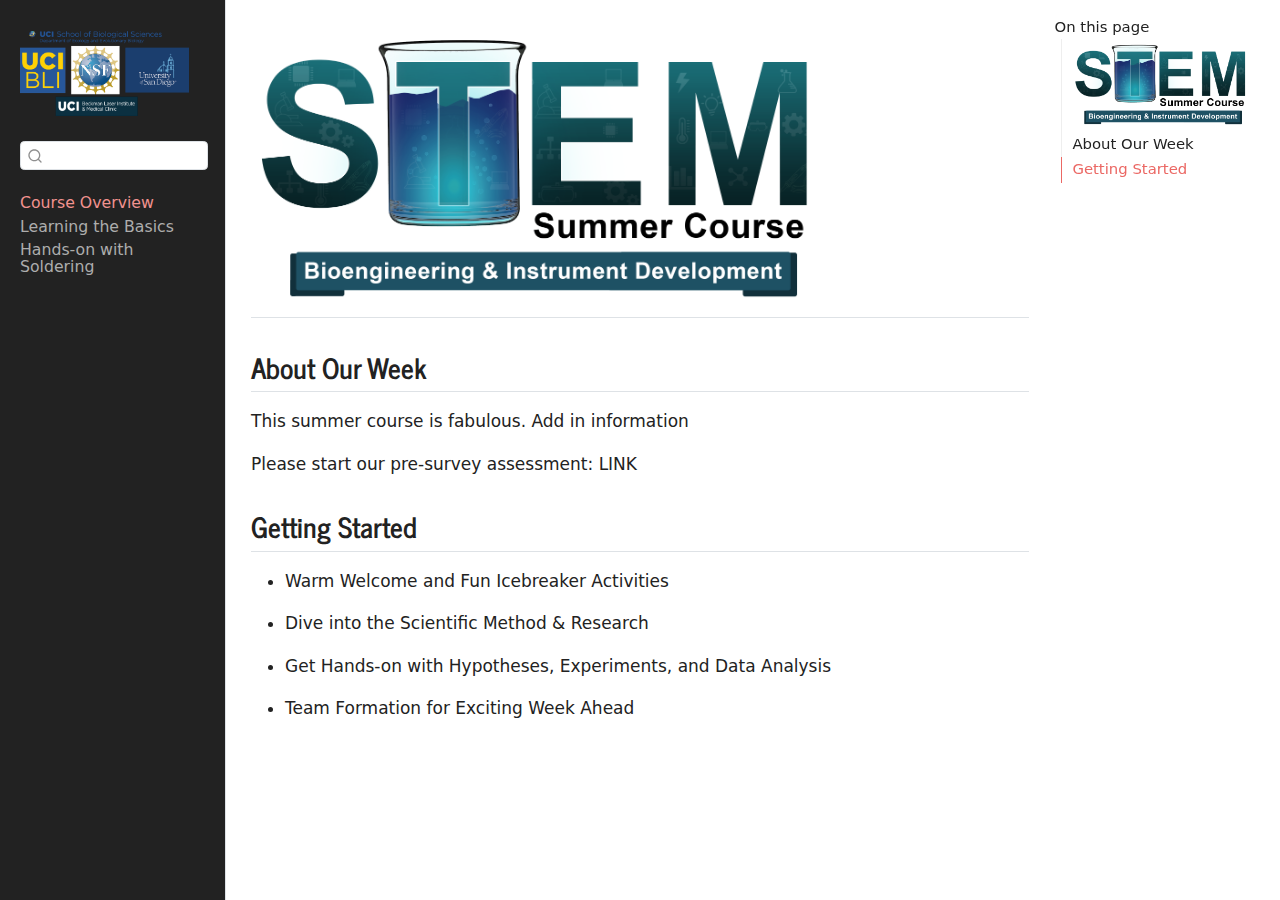
==== docs/Bioengineering_Course.html @ 05248823 "Initial commit" ====
<!DOCTYPE html>
<html xmlns="http://www.w3.org/1999/xhtml" lang="en" xml:lang="en"><head>

<meta charset="utf-8">
<meta name="generator" content="quarto-1.4.549">

<meta name="viewport" content="width=device-width, initial-scale=1.0, user-scalable=yes">


<title>STEM Summer Course: Bioengineering &amp; Instrument Development -</title>
<style>
code{white-space: pre-wrap;}
span.smallcaps{font-variant: small-caps;}
div.columns{display: flex; gap: min(4vw, 1.5em);}
div.column{flex: auto; overflow-x: auto;}
div.hanging-indent{margin-left: 1.5em; text-indent: -1.5em;}
ul.task-list{list-style: none;}
ul.task-list li input[type="checkbox"] {
  width: 0.8em;
  margin: 0 0.8em 0.2em -1em; /* quarto-specific, see https://github.com/quarto-dev/quarto-cli/issues/4556 */ 
  vertical-align: middle;
}
</style>


<script src="site_libs/quarto-nav/quarto-nav.js"></script>
<script src="site_libs/quarto-nav/headroom.min.js"></script>
<script src="site_libs/clipboard/clipboard.min.js"></script>
<script src="site_libs/quarto-search/autocomplete.umd.js"></script>
<script src="site_libs/quarto-search/fuse.min.js"></script>
<script src="site_libs/quarto-search/quarto-search.js"></script>
<meta name="quarto:offset" content="./">
<script src="site_libs/quarto-html/quarto.js"></script>
<script src="site_libs/quarto-html/popper.min.js"></script>
<script src="site_libs/quarto-html/tippy.umd.min.js"></script>
<script src="site_libs/quarto-html/anchor.min.js"></script>
<link href="site_libs/quarto-html/tippy.css" rel="stylesheet">
<link href="site_libs/quarto-html/quarto-syntax-highlighting.css" rel="stylesheet" id="quarto-text-highlighting-styles">
<script src="site_libs/bootstrap/bootstrap.min.js"></script>
<link href="site_libs/bootstrap/bootstrap-icons.css" rel="stylesheet">
<link href="site_libs/bootstrap/bootstrap.min.css" rel="stylesheet" id="quarto-bootstrap" data-mode="light">
<script id="quarto-search-options" type="application/json">{
  "location": "sidebar",
  "copy-button": false,
  "collapse-after": 3,
  "panel-placement": "start",
  "type": "textbox",
  "limit": 50,
  "keyboard-shortcut": [
    "f",
    "/",
    "s"
  ],
  "show-item-context": false,
  "language": {
    "search-no-results-text": "No results",
    "search-matching-documents-text": "matching documents",
    "search-copy-link-title": "Copy link to search",
    "search-hide-matches-text": "Hide additional matches",
    "search-more-match-text": "more match in this document",
    "search-more-matches-text": "more matches in this document",
    "search-clear-button-title": "Clear",
    "search-text-placeholder": "",
    "search-detached-cancel-button-title": "Cancel",
    "search-submit-button-title": "Submit",
    "search-label": "Search"
  }
}</script>


<link rel="stylesheet" href="styles.css">
</head>

<body class="nav-sidebar docked">

<div id="quarto-search-results"></div>
  <header id="quarto-header" class="headroom fixed-top">
  <nav class="quarto-secondary-nav">
    <div class="container-fluid d-flex">
      <button type="button" class="quarto-btn-toggle btn" data-bs-toggle="collapse" data-bs-target=".quarto-sidebar-collapse-item" aria-controls="quarto-sidebar" aria-expanded="false" aria-label="Toggle sidebar navigation" onclick="if (window.quartoToggleHeadroom) { window.quartoToggleHeadroom(); }">
        <i class="bi bi-layout-text-sidebar-reverse"></i>
      </button>
        <nav class="quarto-page-breadcrumbs" aria-label="breadcrumb"><ol class="breadcrumb"><li class="breadcrumb-item"><a href="./Bioengineering_Course.html">Course Overview</a></li></ol></nav>
        <a class="flex-grow-1" role="button" data-bs-toggle="collapse" data-bs-target=".quarto-sidebar-collapse-item" aria-controls="quarto-sidebar" aria-expanded="false" aria-label="Toggle sidebar navigation" onclick="if (window.quartoToggleHeadroom) { window.quartoToggleHeadroom(); }">      
        </a>
      <button type="button" class="btn quarto-search-button" aria-label="" onclick="window.quartoOpenSearch();">
        <i class="bi bi-search"></i>
      </button>
    </div>
  </nav>
</header>
<!-- content -->
<div id="quarto-content" class="quarto-container page-columns page-rows-contents page-layout-article">
<!-- sidebar -->
  <nav id="quarto-sidebar" class="sidebar collapse collapse-horizontal quarto-sidebar-collapse-item sidebar-navigation docked overflow-auto">
    <div class="pt-lg-2 mt-2 text-left sidebar-header">
      <a href="./index.html" class="sidebar-logo-link">
      <img src="./images/All_Logos.png" alt="" class="sidebar-logo py-0 d-lg-inline d-none">
      </a>
      </div>
        <div class="mt-2 flex-shrink-0 align-items-center">
        <div class="sidebar-search">
        <div id="quarto-search" class="" title="Search"></div>
        </div>
        </div>
    <div class="sidebar-menu-container"> 
    <ul class="list-unstyled mt-1">
        <li class="sidebar-item">
  <div class="sidebar-item-container"> 
  <a href="./Bioengineering_Course.html" class="sidebar-item-text sidebar-link active">
 <span class="menu-text">Course Overview</span></a>
  </div>
</li>
        <li class="sidebar-item">
  <div class="sidebar-item-container"> 
  <a href="./Fundamentals.html" class="sidebar-item-text sidebar-link">
 <span class="menu-text">Learning the Basics</span></a>
  </div>
</li>
        <li class="sidebar-item">
  <div class="sidebar-item-container"> 
  <a href="./Soldering.html" class="sidebar-item-text sidebar-link">
 <span class="menu-text">Hands-on with Soldering</span></a>
  </div>
</li>
    </ul>
    </div>
</nav>
<div id="quarto-sidebar-glass" class="quarto-sidebar-collapse-item" data-bs-toggle="collapse" data-bs-target=".quarto-sidebar-collapse-item"></div>
<!-- margin-sidebar -->
    <div id="quarto-margin-sidebar" class="sidebar margin-sidebar">
        <nav id="TOC" role="doc-toc" class="toc-active">
    <h2 id="toc-title">On this page</h2>
   
  <ul>
  <li><a href="#section" id="toc-section" class="nav-link active" data-scroll-target="#section"><img src="images/logoBlueFull.png" class="img-fluid" width="588"></a></li>
  <li><a href="#about-our-week" id="toc-about-our-week" class="nav-link" data-scroll-target="#about-our-week">About Our Week</a></li>
  <li><a href="#getting-started" id="toc-getting-started" class="nav-link" data-scroll-target="#getting-started">Getting Started</a></li>
  </ul>
</nav>
    </div>
<!-- main -->
<main class="content" id="quarto-document-content">




<section id="section" class="level2">
<h2 class="anchored" data-anchor-id="section"><img src="images/logoBlueFull.png" class="img-fluid" width="588"></h2>
</section>
<section id="about-our-week" class="level2">
<h2 class="anchored" data-anchor-id="about-our-week">About Our Week</h2>
<p>This summer course is fabulous. Add in information</p>
<p>Please start our pre-survey assessment: LINK</p>
</section>
<section id="getting-started" class="level2">
<h2 class="anchored" data-anchor-id="getting-started">Getting Started</h2>
<ul>
<li><p>Warm Welcome and Fun Icebreaker Activities</p></li>
<li><p>Dive into the Scientific Method &amp; Research</p></li>
<li><p>Get Hands-on with Hypotheses, Experiments, and Data Analysis</p></li>
<li><p>Team Formation for Exciting Week Ahead</p></li>
</ul>


</section>

</main> <!-- /main -->
<script id="quarto-html-after-body" type="application/javascript">
window.document.addEventListener("DOMContentLoaded", function (event) {
  const toggleBodyColorMode = (bsSheetEl) => {
    const mode = bsSheetEl.getAttribute("data-mode");
    const bodyEl = window.document.querySelector("body");
    if (mode === "dark") {
      bodyEl.classList.add("quarto-dark");
      bodyEl.classList.remove("quarto-light");
    } else {
      bodyEl.classList.add("quarto-light");
      bodyEl.classList.remove("quarto-dark");
    }
  }
  const toggleBodyColorPrimary = () => {
    const bsSheetEl = window.document.querySelector("link#quarto-bootstrap");
    if (bsSheetEl) {
      toggleBodyColorMode(bsSheetEl);
    }
  }
  toggleBodyColorPrimary();  
  const icon = "";
  const anchorJS = new window.AnchorJS();
  anchorJS.options = {
    placement: 'right',
    icon: icon
  };
  anchorJS.add('.anchored');
  const isCodeAnnotation = (el) => {
    for (const clz of el.classList) {
      if (clz.startsWith('code-annotation-')) {                     
        return true;
      }
    }
    return false;
  }
  const clipboard = new window.ClipboardJS('.code-copy-button', {
    text: function(trigger) {
      const codeEl = trigger.previousElementSibling.cloneNode(true);
      for (const childEl of codeEl.children) {
        if (isCodeAnnotation(childEl)) {
          childEl.remove();
        }
      }
      return codeEl.innerText;
    }
  });
  clipboard.on('success', function(e) {
    // button target
    const button = e.trigger;
    // don't keep focus
    button.blur();
    // flash "checked"
    button.classList.add('code-copy-button-checked');
    var currentTitle = button.getAttribute("title");
    button.setAttribute("title", "Copied!");
    let tooltip;
    if (window.bootstrap) {
      button.setAttribute("data-bs-toggle", "tooltip");
      button.setAttribute("data-bs-placement", "left");
      button.setAttribute("data-bs-title", "Copied!");
      tooltip = new bootstrap.Tooltip(button, 
        { trigger: "manual", 
          customClass: "code-copy-button-tooltip",
          offset: [0, -8]});
      tooltip.show();    
    }
    setTimeout(function() {
      if (tooltip) {
        tooltip.hide();
        button.removeAttribute("data-bs-title");
        button.removeAttribute("data-bs-toggle");
        button.removeAttribute("data-bs-placement");
      }
      button.setAttribute("title", currentTitle);
      button.classList.remove('code-copy-button-checked');
    }, 1000);
    // clear code selection
    e.clearSelection();
  });
  function tippyHover(el, contentFn, onTriggerFn, onUntriggerFn) {
    const config = {
      allowHTML: true,
      maxWidth: 500,
      delay: 100,
      arrow: false,
      appendTo: function(el) {
          return el.parentElement;
      },
      interactive: true,
      interactiveBorder: 10,
      theme: 'quarto',
      placement: 'bottom-start',
    };
    if (contentFn) {
      config.content = contentFn;
    }
    if (onTriggerFn) {
      config.onTrigger = onTriggerFn;
    }
    if (onUntriggerFn) {
      config.onUntrigger = onUntriggerFn;
    }
    window.tippy(el, config); 
  }
  const noterefs = window.document.querySelectorAll('a[role="doc-noteref"]');
  for (var i=0; i<noterefs.length; i++) {
    const ref = noterefs[i];
    tippyHover(ref, function() {
      // use id or data attribute instead here
      let href = ref.getAttribute('data-footnote-href') || ref.getAttribute('href');
      try { href = new URL(href).hash; } catch {}
      const id = href.replace(/^#\/?/, "");
      const note = window.document.getElementById(id);
      return note.innerHTML;
    });
  }
  const xrefs = window.document.querySelectorAll('a.quarto-xref');
  const processXRef = (id, note) => {
    // Strip column container classes
    const stripColumnClz = (el) => {
      el.classList.remove("page-full", "page-columns");
      if (el.children) {
        for (const child of el.children) {
          stripColumnClz(child);
        }
      }
    }
    stripColumnClz(note)
    if (id === null || id.startsWith('sec-')) {
      // Special case sections, only their first couple elements
      const container = document.createElement("div");
      if (note.children && note.children.length > 2) {
        container.appendChild(note.children[0].cloneNode(true));
        for (let i = 1; i < note.children.length; i++) {
          const child = note.children[i];
          if (child.tagName === "P" && child.innerText === "") {
            continue;
          } else {
            container.appendChild(child.cloneNode(true));
            break;
          }
        }
        if (window.Quarto?.typesetMath) {
          window.Quarto.typesetMath(container);
        }
        return container.innerHTML
      } else {
        if (window.Quarto?.typesetMath) {
          window.Quarto.typesetMath(note);
        }
        return note.innerHTML;
      }
    } else {
      // Remove any anchor links if they are present
      const anchorLink = note.querySelector('a.anchorjs-link');
      if (anchorLink) {
        anchorLink.remove();
      }
      if (window.Quarto?.typesetMath) {
        window.Quarto.typesetMath(note);
      }
      // TODO in 1.5, we should make sure this works without a callout special case
      if (note.classList.contains("callout")) {
        return note.outerHTML;
      } else {
        return note.innerHTML;
      }
    }
  }
  for (var i=0; i<xrefs.length; i++) {
    const xref = xrefs[i];
    tippyHover(xref, undefined, function(instance) {
      instance.disable();
      let url = xref.getAttribute('href');
      let hash = undefined; 
      if (url.startsWith('#')) {
        hash = url;
      } else {
        try { hash = new URL(url).hash; } catch {}
      }
      if (hash) {
        const id = hash.replace(/^#\/?/, "");
        const note = window.document.getElementById(id);
        if (note !== null) {
          try {
            const html = processXRef(id, note.cloneNode(true));
            instance.setContent(html);
          } finally {
            instance.enable();
            instance.show();
          }
        } else {
          // See if we can fetch this
          fetch(url.split('#')[0])
          .then(res => res.text())
          .then(html => {
            const parser = new DOMParser();
            const htmlDoc = parser.parseFromString(html, "text/html");
            const note = htmlDoc.getElementById(id);
            if (note !== null) {
              const html = processXRef(id, note);
              instance.setContent(html);
            } 
          }).finally(() => {
            instance.enable();
            instance.show();
          });
        }
      } else {
        // See if we can fetch a full url (with no hash to target)
        // This is a special case and we should probably do some content thinning / targeting
        fetch(url)
        .then(res => res.text())
        .then(html => {
          const parser = new DOMParser();
          const htmlDoc = parser.parseFromString(html, "text/html");
          const note = htmlDoc.querySelector('main.content');
          if (note !== null) {
            // This should only happen for chapter cross references
            // (since there is no id in the URL)
            // remove the first header
            if (note.children.length > 0 && note.children[0].tagName === "HEADER") {
              note.children[0].remove();
            }
            const html = processXRef(null, note);
            instance.setContent(html);
          } 
        }).finally(() => {
          instance.enable();
          instance.show();
        });
      }
    }, function(instance) {
    });
  }
      let selectedAnnoteEl;
      const selectorForAnnotation = ( cell, annotation) => {
        let cellAttr = 'data-code-cell="' + cell + '"';
        let lineAttr = 'data-code-annotation="' +  annotation + '"';
        const selector = 'span[' + cellAttr + '][' + lineAttr + ']';
        return selector;
      }
      const selectCodeLines = (annoteEl) => {
        const doc = window.document;
        const targetCell = annoteEl.getAttribute("data-target-cell");
        const targetAnnotation = annoteEl.getAttribute("data-target-annotation");
        const annoteSpan = window.document.querySelector(selectorForAnnotation(targetCell, targetAnnotation));
        const lines = annoteSpan.getAttribute("data-code-lines").split(",");
        const lineIds = lines.map((line) => {
          return targetCell + "-" + line;
        })
        let top = null;
        let height = null;
        let parent = null;
        if (lineIds.length > 0) {
            //compute the position of the single el (top and bottom and make a div)
            const el = window.document.getElementById(lineIds[0]);
            top = el.offsetTop;
            height = el.offsetHeight;
            parent = el.parentElement.parentElement;
          if (lineIds.length > 1) {
            const lastEl = window.document.getElementById(lineIds[lineIds.length - 1]);
            const bottom = lastEl.offsetTop + lastEl.offsetHeight;
            height = bottom - top;
          }
          if (top !== null && height !== null && parent !== null) {
            // cook up a div (if necessary) and position it 
            let div = window.document.getElementById("code-annotation-line-highlight");
            if (div === null) {
              div = window.document.createElement("div");
              div.setAttribute("id", "code-annotation-line-highlight");
              div.style.position = 'absolute';
              parent.appendChild(div);
            }
            div.style.top = top - 2 + "px";
            div.style.height = height + 4 + "px";
            div.style.left = 0;
            let gutterDiv = window.document.getElementById("code-annotation-line-highlight-gutter");
            if (gutterDiv === null) {
              gutterDiv = window.document.createElement("div");
              gutterDiv.setAttribute("id", "code-annotation-line-highlight-gutter");
              gutterDiv.style.position = 'absolute';
              const codeCell = window.document.getElementById(targetCell);
              const gutter = codeCell.querySelector('.code-annotation-gutter');
              gutter.appendChild(gutterDiv);
            }
            gutterDiv.style.top = top - 2 + "px";
            gutterDiv.style.height = height + 4 + "px";
          }
          selectedAnnoteEl = annoteEl;
        }
      };
      const unselectCodeLines = () => {
        const elementsIds = ["code-annotation-line-highlight", "code-annotation-line-highlight-gutter"];
        elementsIds.forEach((elId) => {
          const div = window.document.getElementById(elId);
          if (div) {
            div.remove();
          }
        });
        selectedAnnoteEl = undefined;
      };
        // Handle positioning of the toggle
    window.addEventListener(
      "resize",
      throttle(() => {
        elRect = undefined;
        if (selectedAnnoteEl) {
          selectCodeLines(selectedAnnoteEl);
        }
      }, 10)
    );
    function throttle(fn, ms) {
    let throttle = false;
    let timer;
      return (...args) => {
        if(!throttle) { // first call gets through
            fn.apply(this, args);
            throttle = true;
        } else { // all the others get throttled
            if(timer) clearTimeout(timer); // cancel #2
            timer = setTimeout(() => {
              fn.apply(this, args);
              timer = throttle = false;
            }, ms);
        }
      };
    }
      // Attach click handler to the DT
      const annoteDls = window.document.querySelectorAll('dt[data-target-cell]');
      for (const annoteDlNode of annoteDls) {
        annoteDlNode.addEventListener('click', (event) => {
          const clickedEl = event.target;
          if (clickedEl !== selectedAnnoteEl) {
            unselectCodeLines();
            const activeEl = window.document.querySelector('dt[data-target-cell].code-annotation-active');
            if (activeEl) {
              activeEl.classList.remove('code-annotation-active');
            }
            selectCodeLines(clickedEl);
            clickedEl.classList.add('code-annotation-active');
          } else {
            // Unselect the line
            unselectCodeLines();
            clickedEl.classList.remove('code-annotation-active');
          }
        });
      }
  const findCites = (el) => {
    const parentEl = el.parentElement;
    if (parentEl) {
      const cites = parentEl.dataset.cites;
      if (cites) {
        return {
          el,
          cites: cites.split(' ')
        };
      } else {
        return findCites(el.parentElement)
      }
    } else {
      return undefined;
    }
  };
  var bibliorefs = window.document.querySelectorAll('a[role="doc-biblioref"]');
  for (var i=0; i<bibliorefs.length; i++) {
    const ref = bibliorefs[i];
    const citeInfo = findCites(ref);
    if (citeInfo) {
      tippyHover(citeInfo.el, function() {
        var popup = window.document.createElement('div');
        citeInfo.cites.forEach(function(cite) {
          var citeDiv = window.document.createElement('div');
          citeDiv.classList.add('hanging-indent');
          citeDiv.classList.add('csl-entry');
          var biblioDiv = window.document.getElementById('ref-' + cite);
          if (biblioDiv) {
            citeDiv.innerHTML = biblioDiv.innerHTML;
          }
          popup.appendChild(citeDiv);
        });
        return popup.innerHTML;
      });
    }
  }
});
</script>
</div> <!-- /content -->




</body></html>
---- docs/site_libs/quarto-html/tippy.css ----
.tippy-box[data-animation=fade][data-state=hidden]{opacity:0}[data-tippy-root]{max-width:calc(100vw - 10px)}.tippy-box{position:relative;background-color:#333;color:#fff;border-radius:4px;font-size:14px;line-height:1.4;white-space:normal;outline:0;transition-property:transform,visibility,opacity}.tippy-box[data-placement^=top]>.tippy-arrow{bottom:0}.tippy-box[data-placement^=top]>.tippy-arrow:before{bottom:-7px;left:0;border-width:8px 8px 0;border-top-color:initial;transform-origin:center top}.tippy-box[data-placement^=bottom]>.tippy-arrow{top:0}.tippy-box[data-placement^=bottom]>.tippy-arrow:before{top:-7px;left:0;border-width:0 8px 8px;border-bottom-color:initial;transform-origin:center bottom}.tippy-box[data-placement^=left]>.tippy-arrow{right:0}.tippy-box[data-placement^=left]>.tippy-arrow:before{border-width:8px 0 8px 8px;border-left-color:initial;right:-7px;transform-origin:center left}.tippy-box[data-placement^=right]>.tippy-arrow{left:0}.tippy-box[data-placement^=right]>.tippy-arrow:before{left:-7px;border-width:8px 8px 8px 0;border-right-color:initial;transform-origin:center right}.tippy-box[data-inertia][data-state=visible]{transition-timing-function:cubic-bezier(.54,1.5,.38,1.11)}.tippy-arrow{width:16px;height:16px;color:#333}.tippy-arrow:before{content:"";position:absolute;border-color:transparent;border-style:solid}.tippy-content{position:relative;padding:5px 9px;z-index:1}
---- docs/site_libs/quarto-html/quarto-syntax-highlighting.css ----
/* quarto syntax highlight colors */
:root {
  --quarto-hl-ot-color: #003B4F;
  --quarto-hl-at-color: #657422;
  --quarto-hl-ss-color: #20794D;
  --quarto-hl-an-color: #5E5E5E;
  --quarto-hl-fu-color: #4758AB;
  --quarto-hl-st-color: #20794D;
  --quarto-hl-cf-color: #003B4F;
  --quarto-hl-op-color: #5E5E5E;
  --quarto-hl-er-color: #AD0000;
  --quarto-hl-bn-color: #AD0000;
  --quarto-hl-al-color: #AD0000;
  --quarto-hl-va-color: #111111;
  --quarto-hl-bu-color: inherit;
  --quarto-hl-ex-color: inherit;
  --quarto-hl-pp-color: #AD0000;
  --quarto-hl-in-color: #5E5E5E;
  --quarto-hl-vs-color: #20794D;
  --quarto-hl-wa-color: #5E5E5E;
  --quarto-hl-do-color: #5E5E5E;
  --quarto-hl-im-color: #00769E;
  --quarto-hl-ch-color: #20794D;
  --quarto-hl-dt-color: #AD0000;
  --quarto-hl-fl-color: #AD0000;
  --quarto-hl-co-color: #5E5E5E;
  --quarto-hl-cv-color: #5E5E5E;
  --quarto-hl-cn-color: #8f5902;
  --quarto-hl-sc-color: #5E5E5E;
  --quarto-hl-dv-color: #AD0000;
  --quarto-hl-kw-color: #003B4F;
}

/* other quarto variables */
:root {
  --quarto-font-monospace: SFMono-Regular, Menlo, Monaco, Consolas, "Liberation Mono", "Courier New", monospace;
}

pre > code.sourceCode > span {
  color: #003B4F;
}

code span {
  color: #003B4F;
}

code.sourceCode > span {
  color: #003B4F;
}

div.sourceCode,
div.sourceCode pre.sourceCode {
  color: #003B4F;
}

code span.ot {
  color: #003B4F;
  font-style: inherit;
}

code span.at {
  color: #657422;
  font-style: inherit;
}

code span.ss {
  color: #20794D;
  font-style: inherit;
}

code span.an {
  color: #5E5E5E;
  font-style: inherit;
}

code span.fu {
  color: #4758AB;
  font-style: inherit;
}

code span.st {
  color: #20794D;
  font-style: inherit;
}

code span.cf {
  color: #003B4F;
  font-style: inherit;
}

code span.op {
  color: #5E5E5E;
  font-style: inherit;
}

code span.er {
  color: #AD0000;
  font-style: inherit;
}

code span.bn {
  color: #AD0000;
  font-style: inherit;
}

code span.al {
  color: #AD0000;
  font-style: inherit;
}

code span.va {
  color: #111111;
  font-style: inherit;
}

code span.bu {
  font-style: inherit;
}

code span.ex {
  font-style: inherit;
}

code span.pp {
  color: #AD0000;
  font-style: inherit;
}

code span.in {
  color: #5E5E5E;
  font-style: inherit;
}

code span.vs {
  color: #20794D;
  font-style: inherit;
}

code span.wa {
  color: #5E5E5E;
  font-style: italic;
}

code span.do {
  color: #5E5E5E;
  font-style: italic;
}

code span.im {
  color: #00769E;
  font-style: inherit;
}

code span.ch {
  color: #20794D;
  font-style: inherit;
}

code span.dt {
  color: #AD0000;
  font-style: inherit;
}

code span.fl {
  color: #AD0000;
  font-style: inherit;
}

code span.co {
  color: #5E5E5E;
  font-style: inherit;
}

code span.cv {
  color: #5E5E5E;
  font-style: italic;
}

code span.cn {
  color: #8f5902;
  font-style: inherit;
}

code span.sc {
  color: #5E5E5E;
  font-style: inherit;
}

code span.dv {
  color: #AD0000;
  font-style: inherit;
}

code span.kw {
  color: #003B4F;
  font-style: inherit;
}

.prevent-inlining {
  content: "</";
}

/*# sourceMappingURL=debc5d5d77c3f9108843748ff7464032.css.map */
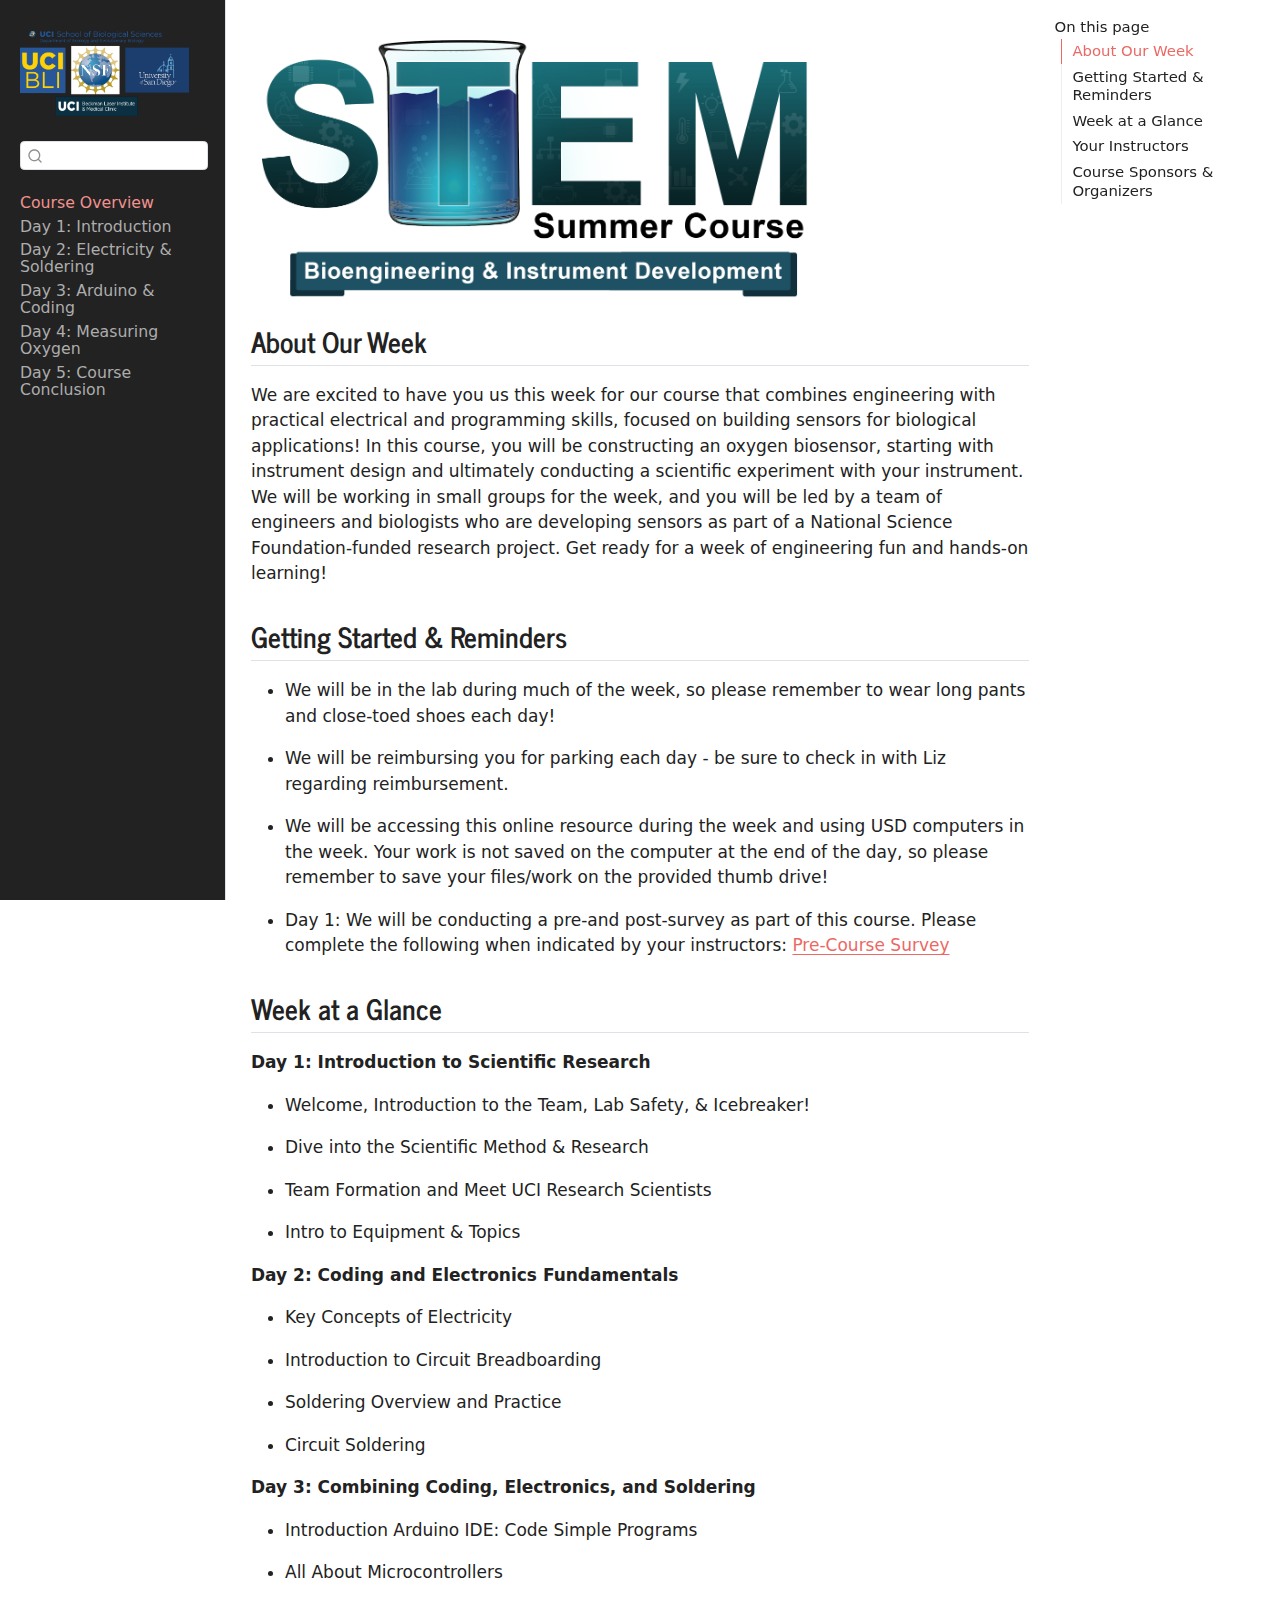
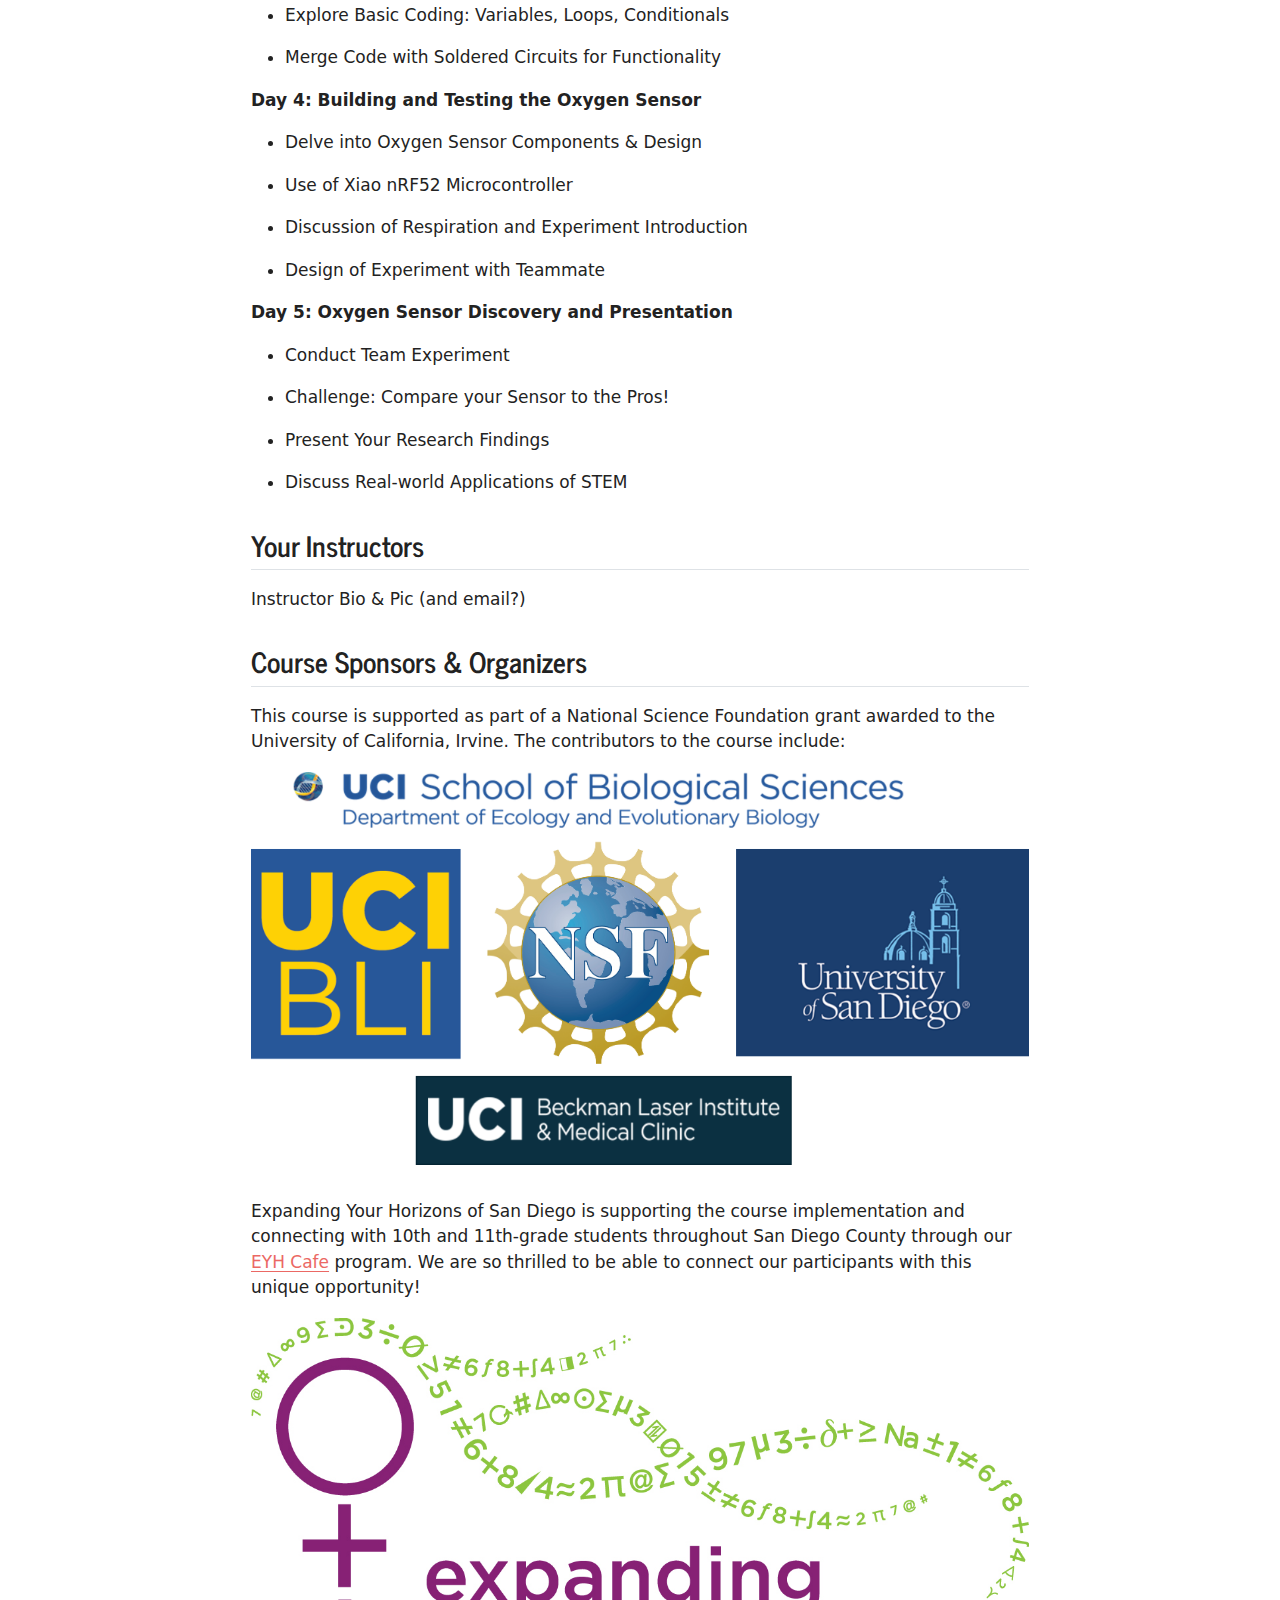
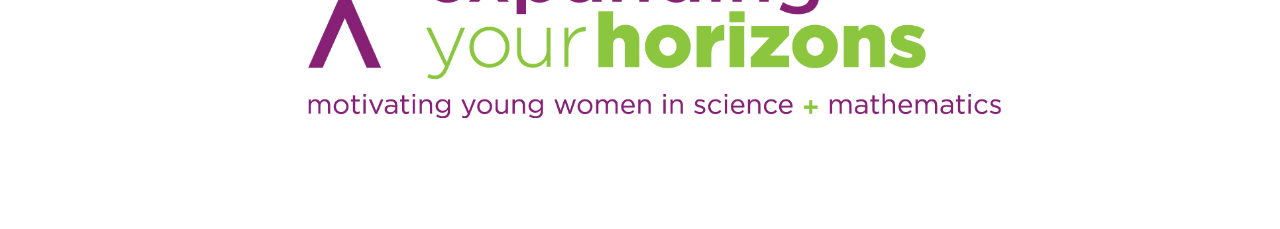
==== commit fa61372d: "Updated pages with all available materials" ====
--- a/docs/Bioengineering_Course.html
+++ b/docs/Bioengineering_Course.html
@@ -113,14 +113,32 @@
 </li>
         <li class="sidebar-item">
   <div class="sidebar-item-container"> 
-  <a href="./Fundamentals.html" class="sidebar-item-text sidebar-link">
- <span class="menu-text">Learning the Basics</span></a>
+  <a href="./Intro.html" class="sidebar-item-text sidebar-link">
+ <span class="menu-text">Day 1: Introduction</span></a>
   </div>
 </li>
         <li class="sidebar-item">
   <div class="sidebar-item-container"> 
-  <a href="./Soldering.html" class="sidebar-item-text sidebar-link">
- <span class="menu-text">Hands-on with Soldering</span></a>
+  <a href="./Fundamentals.html" class="sidebar-item-text sidebar-link">
+ <span class="menu-text">Day 2: Electricity &amp; Soldering</span></a>
+  </div>
+</li>
+        <li class="sidebar-item">
+  <div class="sidebar-item-container"> 
+  <a href="./Arduino.html" class="sidebar-item-text sidebar-link">
+ <span class="menu-text">Day 3: Arduino &amp; Coding</span></a>
+  </div>
+</li>
+        <li class="sidebar-item">
+  <div class="sidebar-item-container"> 
+  <a href="./Measuring_Oxygen.html" class="sidebar-item-text sidebar-link">
+ <span class="menu-text">Day 4: Measuring Oxygen</span></a>
+  </div>
+</li>
+        <li class="sidebar-item">
+  <div class="sidebar-item-container"> 
+  <a href="./Conclusion.html" class="sidebar-item-text sidebar-link">
+ <span class="menu-text">Day 5: Course Conclusion</span></a>
   </div>
 </li>
     </ul>
@@ -133,9 +151,11 @@
     <h2 id="toc-title">On this page</h2>
    
   <ul>
-  <li><a href="#section" id="toc-section" class="nav-link active" data-scroll-target="#section"><img src="images/logoBlueFull.png" class="img-fluid" width="588"></a></li>
-  <li><a href="#about-our-week" id="toc-about-our-week" class="nav-link" data-scroll-target="#about-our-week">About Our Week</a></li>
-  <li><a href="#getting-started" id="toc-getting-started" class="nav-link" data-scroll-target="#getting-started">Getting Started</a></li>
+  <li><a href="#about-our-week" id="toc-about-our-week" class="nav-link active" data-scroll-target="#about-our-week">About Our Week</a></li>
+  <li><a href="#getting-started-reminders" id="toc-getting-started-reminders" class="nav-link" data-scroll-target="#getting-started-reminders">Getting Started &amp; Reminders</a></li>
+  <li><a href="#week-at-a-glance" id="toc-week-at-a-glance" class="nav-link" data-scroll-target="#week-at-a-glance">Week at a Glance</a></li>
+  <li><a href="#your-instructors" id="toc-your-instructors" class="nav-link" data-scroll-target="#your-instructors">Your Instructors</a></li>
+  <li><a href="#course-sponsors-organizers" id="toc-course-sponsors-organizers" class="nav-link" data-scroll-target="#course-sponsors-organizers">Course Sponsors &amp; Organizers</a></li>
   </ul>
 </nav>
     </div>
@@ -145,22 +165,76 @@
 
 
 
-<section id="section" class="level2">
-<h2 class="anchored" data-anchor-id="section"><img src="images/logoBlueFull.png" class="img-fluid" width="588"></h2>
-</section>
+<p><img src="images/logoBlueFull.png" class="img-fluid" width="588"></p>
 <section id="about-our-week" class="level2">
 <h2 class="anchored" data-anchor-id="about-our-week">About Our Week</h2>
-<p>This summer course is fabulous. Add in information</p>
-<p>Please start our pre-survey assessment: LINK</p>
+<p>We are excited to have you us this week for our course that combines engineering with practical electrical and programming skills, focused on building sensors for biological applications! In this course, you will be constructing an oxygen biosensor, starting with instrument design and ultimately conducting a scientific experiment with your instrument. We will be working in small groups for the week, and you will be led by a team of engineers and biologists who are developing sensors as part of a National Science Foundation-funded research project. Get ready for a week of engineering fun and hands-on learning!</p>
 </section>
-<section id="getting-started" class="level2">
-<h2 class="anchored" data-anchor-id="getting-started">Getting Started</h2>
+<section id="getting-started-reminders" class="level2">
+<h2 class="anchored" data-anchor-id="getting-started-reminders">Getting Started &amp; Reminders</h2>
 <ul>
-<li><p>Warm Welcome and Fun Icebreaker Activities</p></li>
+<li><p>We will be in the lab during much of the week, so please remember to wear long pants and close-toed shoes each day!</p></li>
+<li><p>We will be reimbursing you for parking each day - be sure to check in with Liz regarding reimbursement.</p></li>
+<li><p>We will be accessing this online resource during the week and using USD computers in the week. Your work is not saved on the computer at the end of the day, so please remember to save your files/work on the provided thumb drive!</p></li>
+<li><p>Day 1: We will be conducting a pre-and post-survey as part of this course. Please complete the following when indicated by your instructors: <a href="https://forms.gle/CPRniVJ7WStf1Z1w8">Pre-Course Survey</a></p></li>
+</ul>
+</section>
+<section id="week-at-a-glance" class="level2">
+<h2 class="anchored" data-anchor-id="week-at-a-glance">Week at a Glance</h2>
+<p><strong>Day 1: Introduction to Scientific Research</strong></p>
+<ul>
+<li><p>Welcome, Introduction to the Team, Lab Safety, &amp; Icebreaker!</p></li>
 <li><p>Dive into the Scientific Method &amp; Research</p></li>
-<li><p>Get Hands-on with Hypotheses, Experiments, and Data Analysis</p></li>
-<li><p>Team Formation for Exciting Week Ahead</p></li>
+<li><p>Team Formation and Meet UCI Research Scientists</p></li>
+<li><p>Intro to Equipment &amp; Topics</p></li>
 </ul>
+<p><strong>Day 2: Coding and Electronics Fundamentals</strong></p>
+<ul>
+<li><p>Key Concepts of Electricity</p></li>
+<li><p>Introduction to Circuit Breadboarding</p></li>
+<li><p>Soldering Overview and Practice</p></li>
+<li><p>Circuit Soldering</p></li>
+</ul>
+<p><strong>Day 3: Combining Coding, Electronics, and Soldering</strong></p>
+<ul>
+<li><p>Introduction Arduino IDE: Code Simple Programs</p></li>
+<li><p>All About Microcontrollers</p></li>
+<li><p>Explore Basic Coding: Variables, Loops, Conditionals</p></li>
+<li><p>Merge Code with Soldered Circuits for Functionality</p></li>
+</ul>
+<p><strong>Day 4: Building and Testing the Oxygen Sensor</strong></p>
+<ul>
+<li><p>Delve into Oxygen Sensor Components &amp; Design</p></li>
+<li><p>Use of Xiao nRF52 Microcontroller</p></li>
+<li><p>Discussion of Respiration and Experiment Introduction</p></li>
+<li><p>Design of Experiment with Teammate</p></li>
+</ul>
+<p><strong>Day 5: Oxygen Sensor Discovery and Presentation</strong></p>
+<ul>
+<li><p>Conduct Team Experiment</p></li>
+<li><p>Challenge: Compare your Sensor to the Pros!</p></li>
+<li><p>Present Your Research Findings</p></li>
+<li><p>Discuss Real-world Applications of STEM</p></li>
+</ul>
+</section>
+<section id="your-instructors" class="level2">
+<h2 class="anchored" data-anchor-id="your-instructors">Your Instructors</h2>
+<p>Instructor Bio &amp; Pic (and email?)</p>
+</section>
+<section id="course-sponsors-organizers" class="level2">
+<h2 class="anchored" data-anchor-id="course-sponsors-organizers">Course Sponsors &amp; Organizers</h2>
+<p>This course is supported as part of a National Science Foundation grant awarded to the University of California, Irvine. The contributors to the course include:</p>
+<div class="quarto-figure quarto-figure-center">
+<figure class="figure">
+<p><img src="images/All_Logos.png" class="img-fluid quarto-figure quarto-figure-center figure-img"></p>
+</figure>
+</div>
+<p>Expanding Your Horizons of San Diego is supporting the course implementation and connecting with 10th and 11th-grade students throughout San Diego County through our <a href="https://eyhsandiego.org/eyh-cafe/">EYH Cafe</a> program. We are so thrilled to be able to connect our participants with this unique opportunity!</p>
+<div class="quarto-figure quarto-figure-center">
+<figure class="figure">
+<p><img src="images/eyh_full_logo_no_net_with_tag.jpg" class="img-fluid quarto-figure quarto-figure-center figure-img"></p>
+</figure>
+</div>
 
 
 </section>
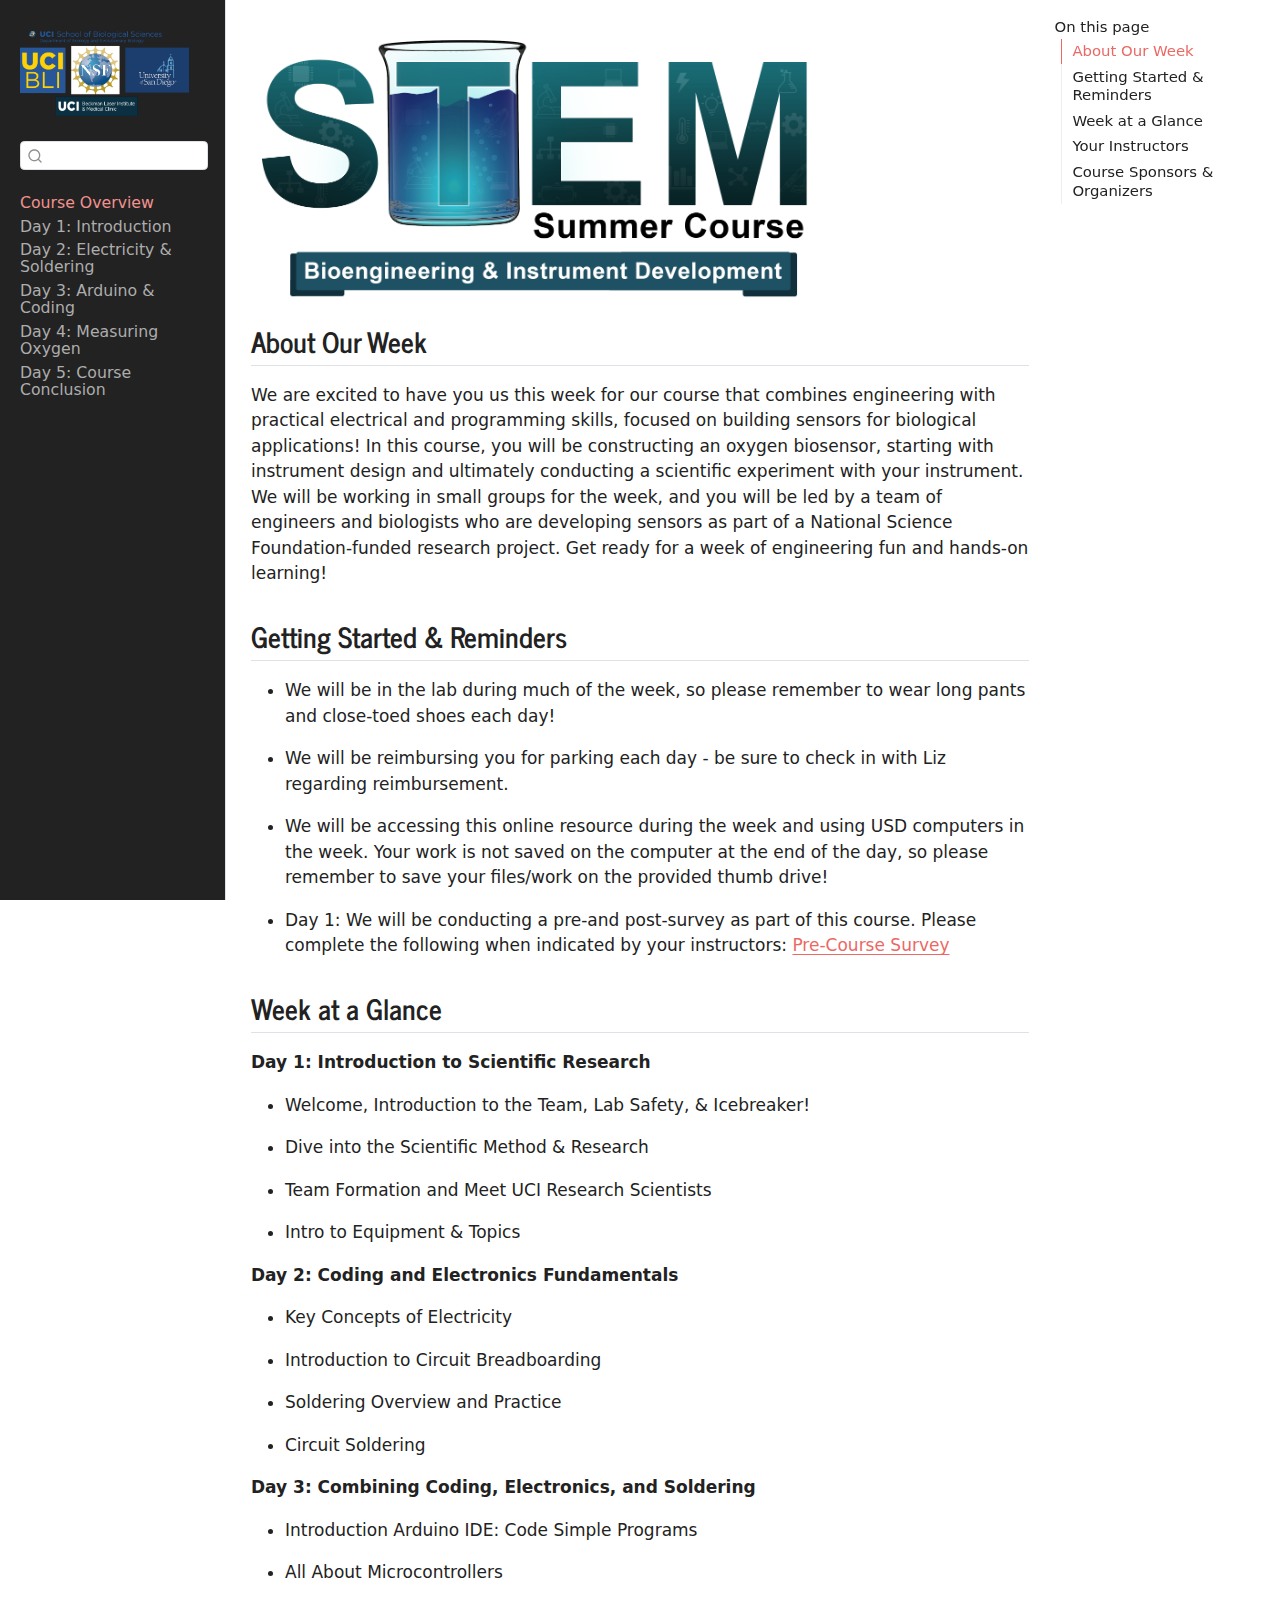
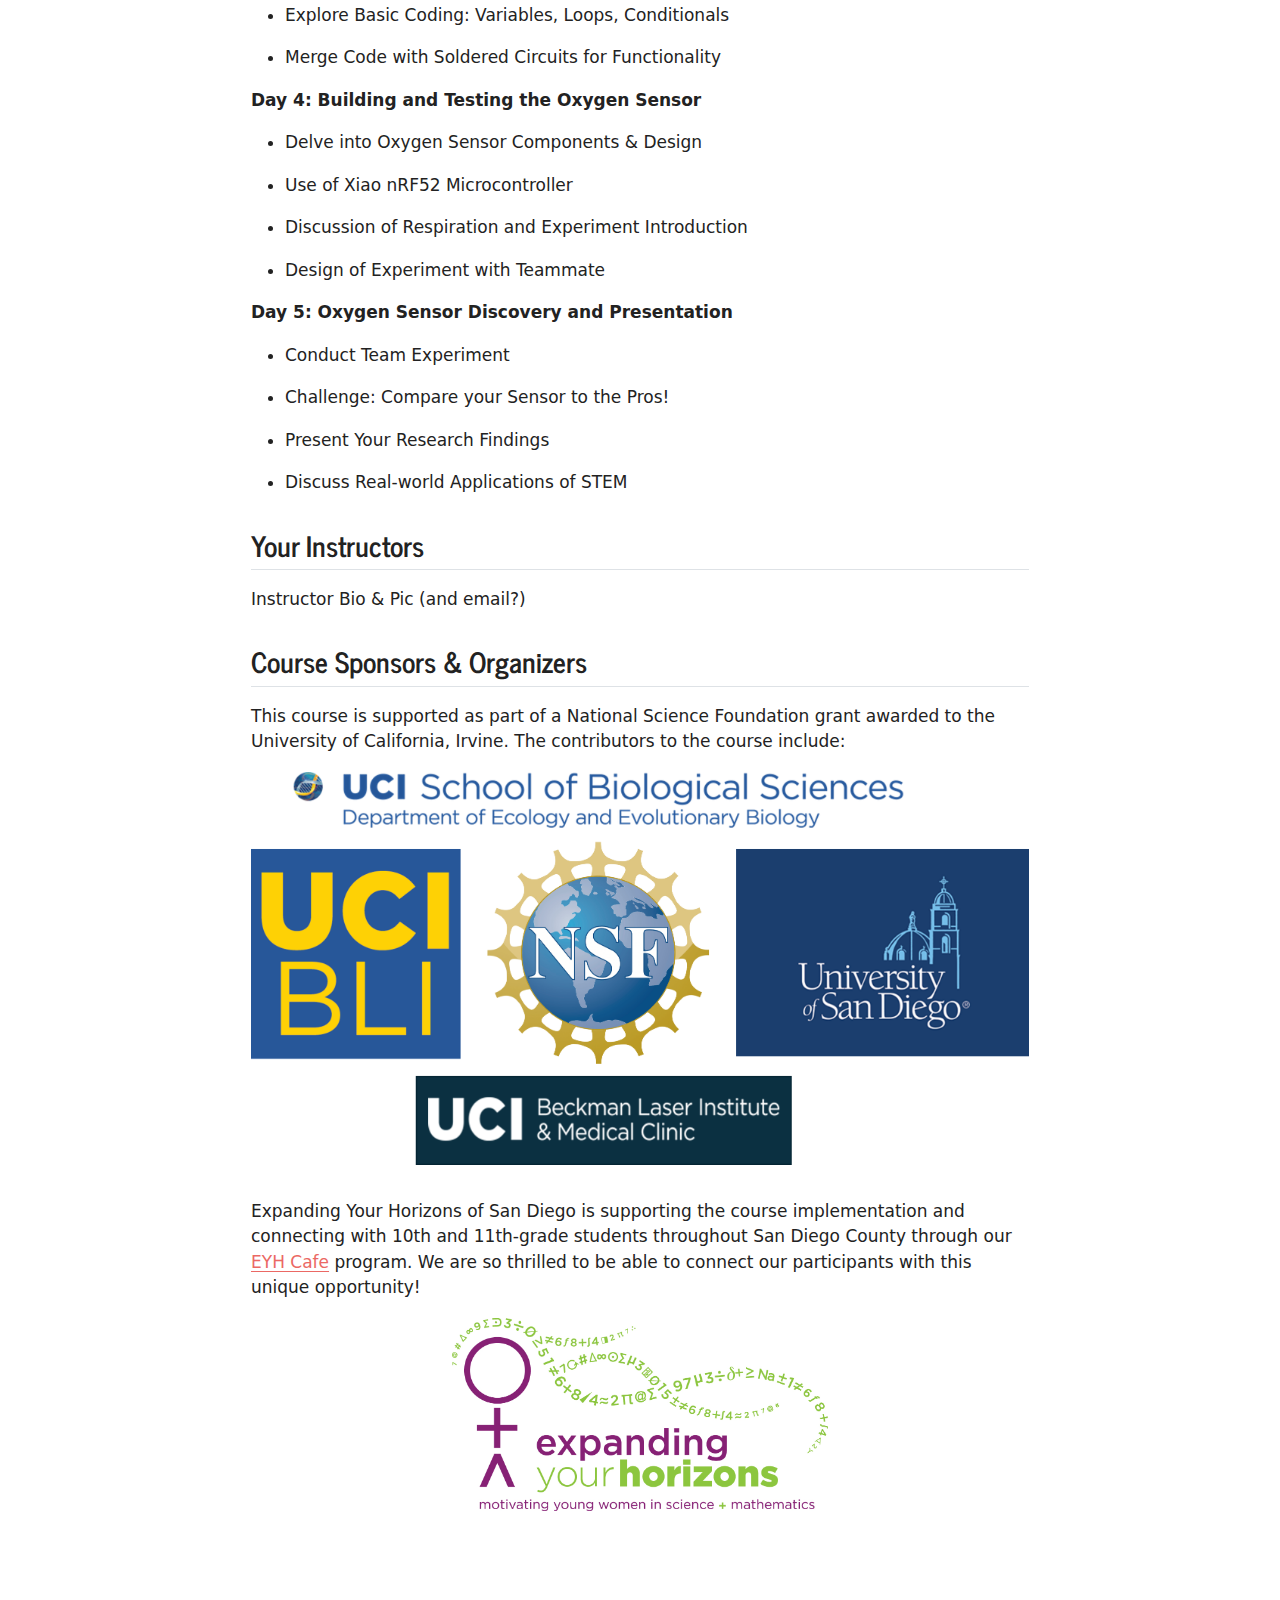
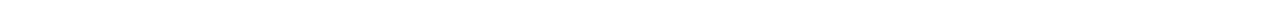
==== commit 79d1cbef: "Project summary added" ====
--- a/docs/Bioengineering_Course.html
+++ b/docs/Bioengineering_Course.html
@@ -232,7 +232,7 @@
 <p>Expanding Your Horizons of San Diego is supporting the course implementation and connecting with 10th and 11th-grade students throughout San Diego County through our <a href="https://eyhsandiego.org/eyh-cafe/">EYH Cafe</a> program. We are so thrilled to be able to connect our participants with this unique opportunity!</p>
 <div class="quarto-figure quarto-figure-center">
 <figure class="figure">
-<p><img src="images/eyh_full_logo_no_net_with_tag.jpg" class="img-fluid quarto-figure quarto-figure-center figure-img"></p>
+<p><img src="images/eyh_full_logo_no_net_with_tag.jpg" class="img-fluid quarto-figure quarto-figure-center figure-img" width="376"></p>
 </figure>
 </div>
 
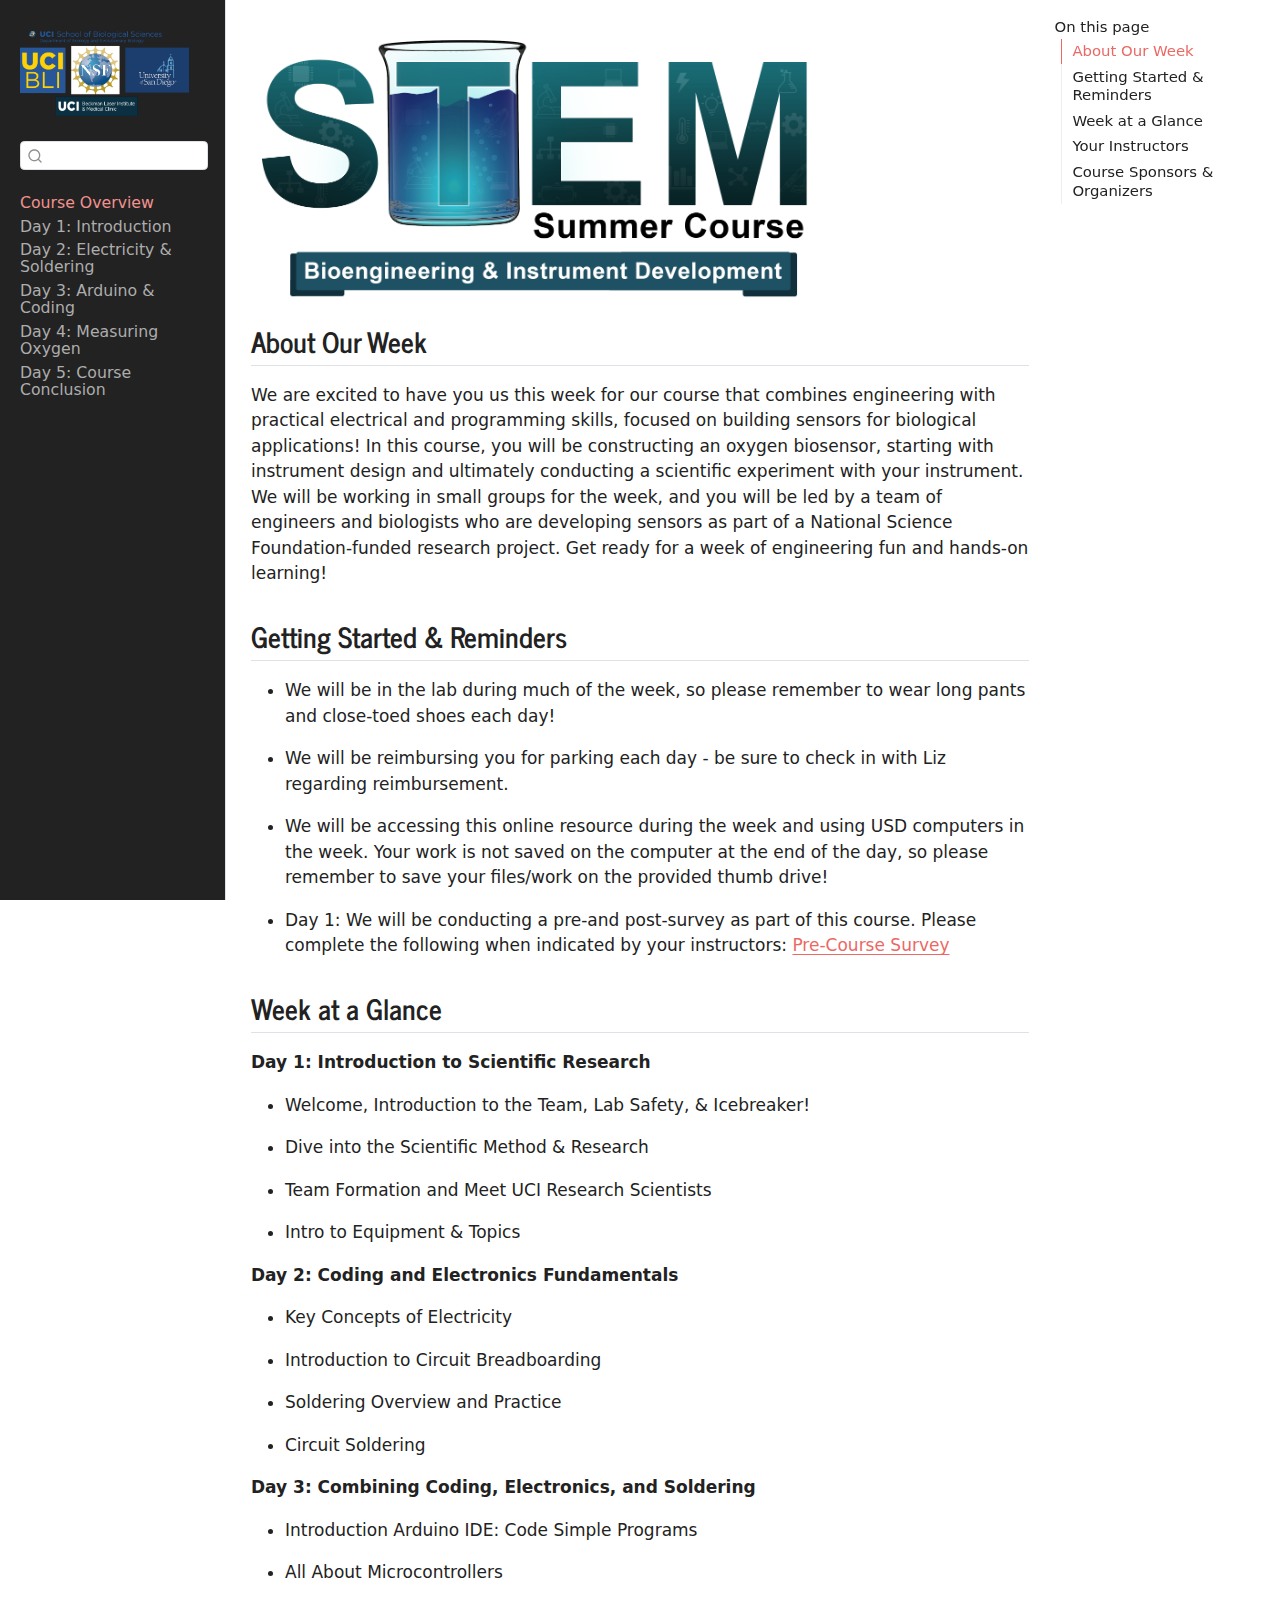
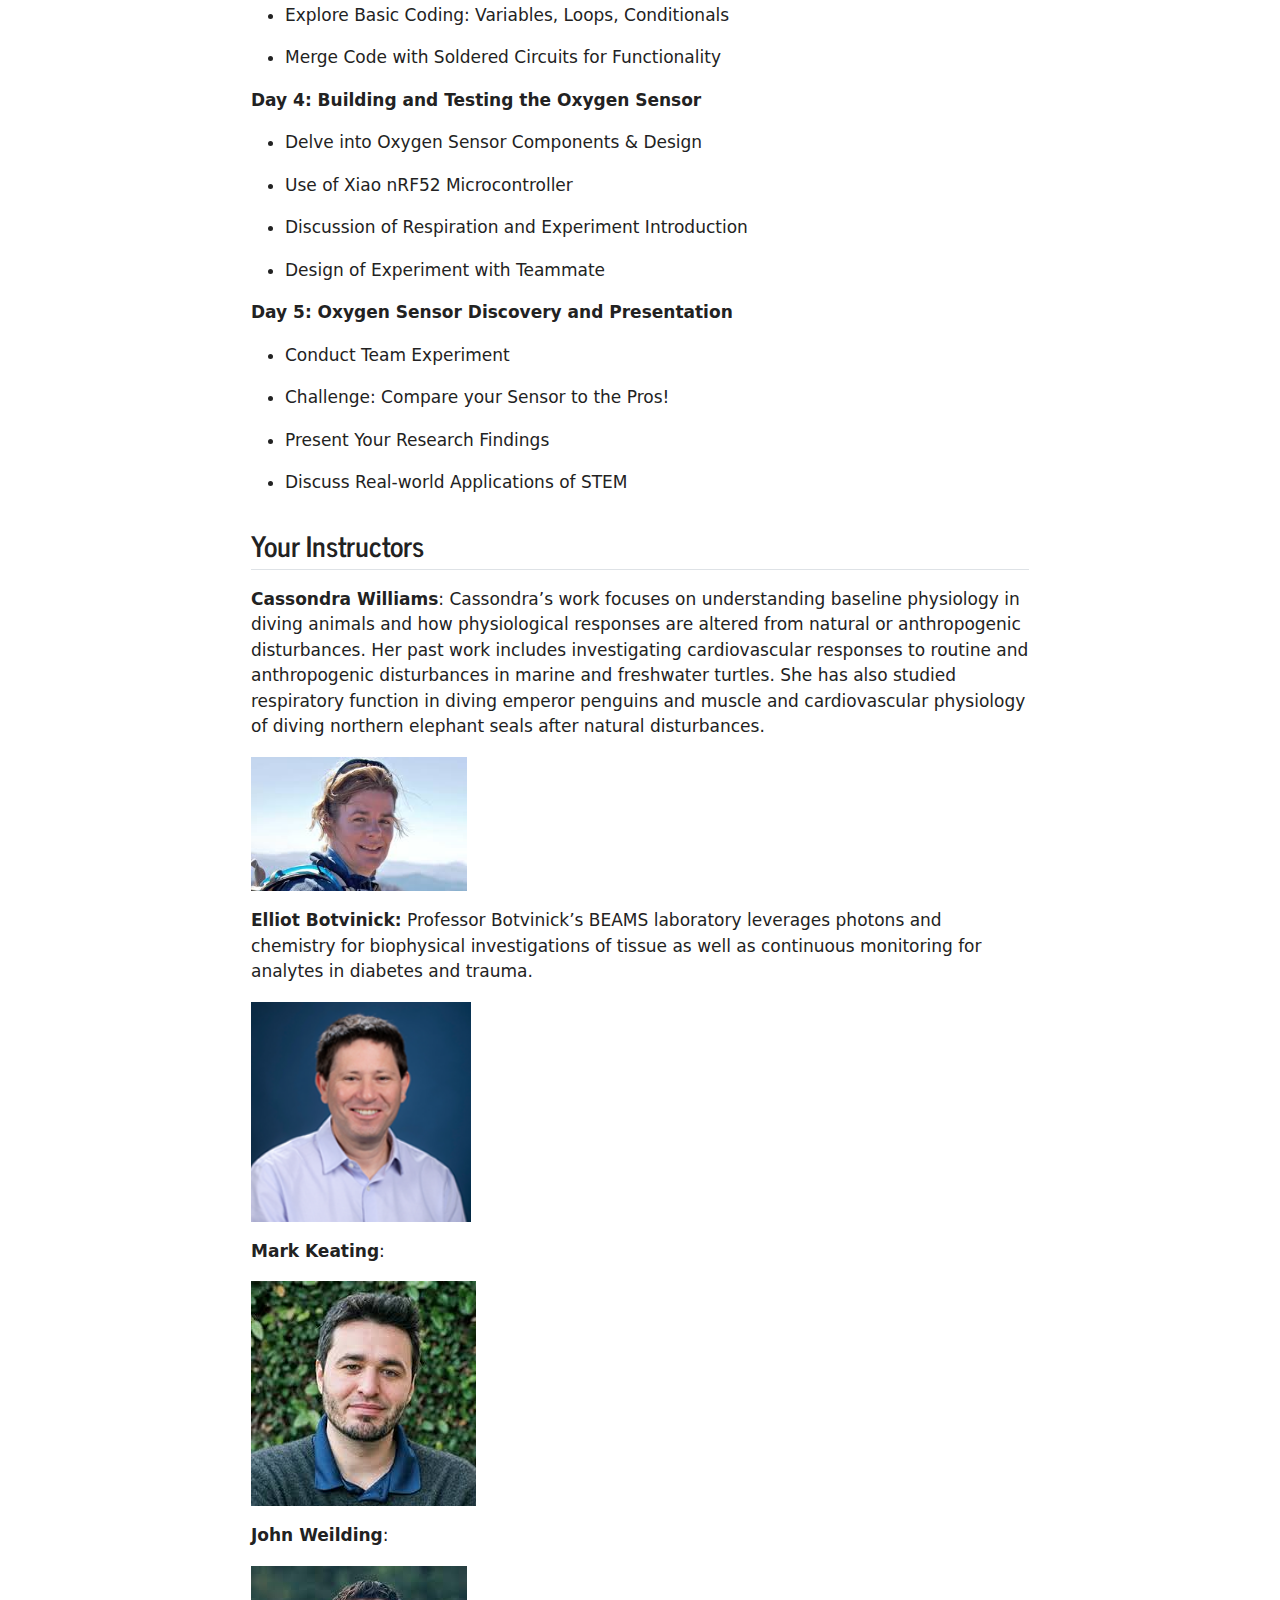
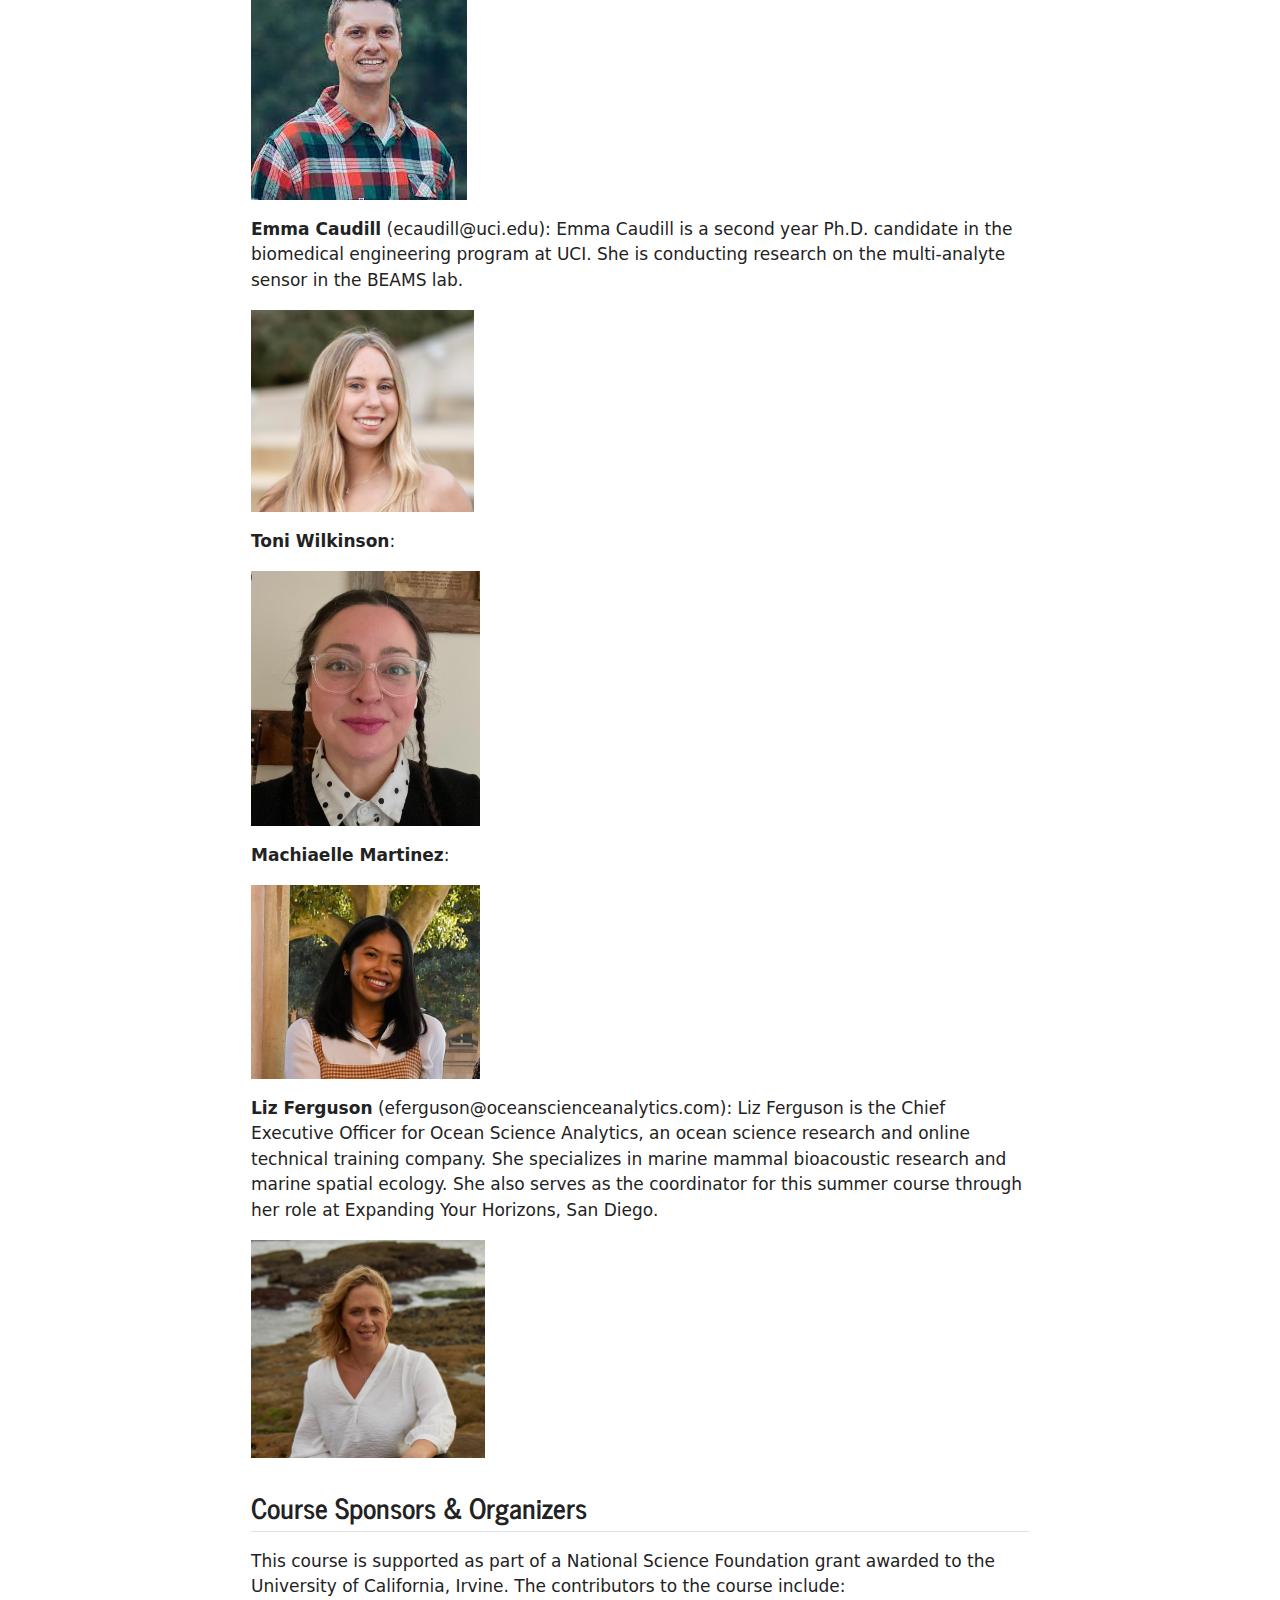
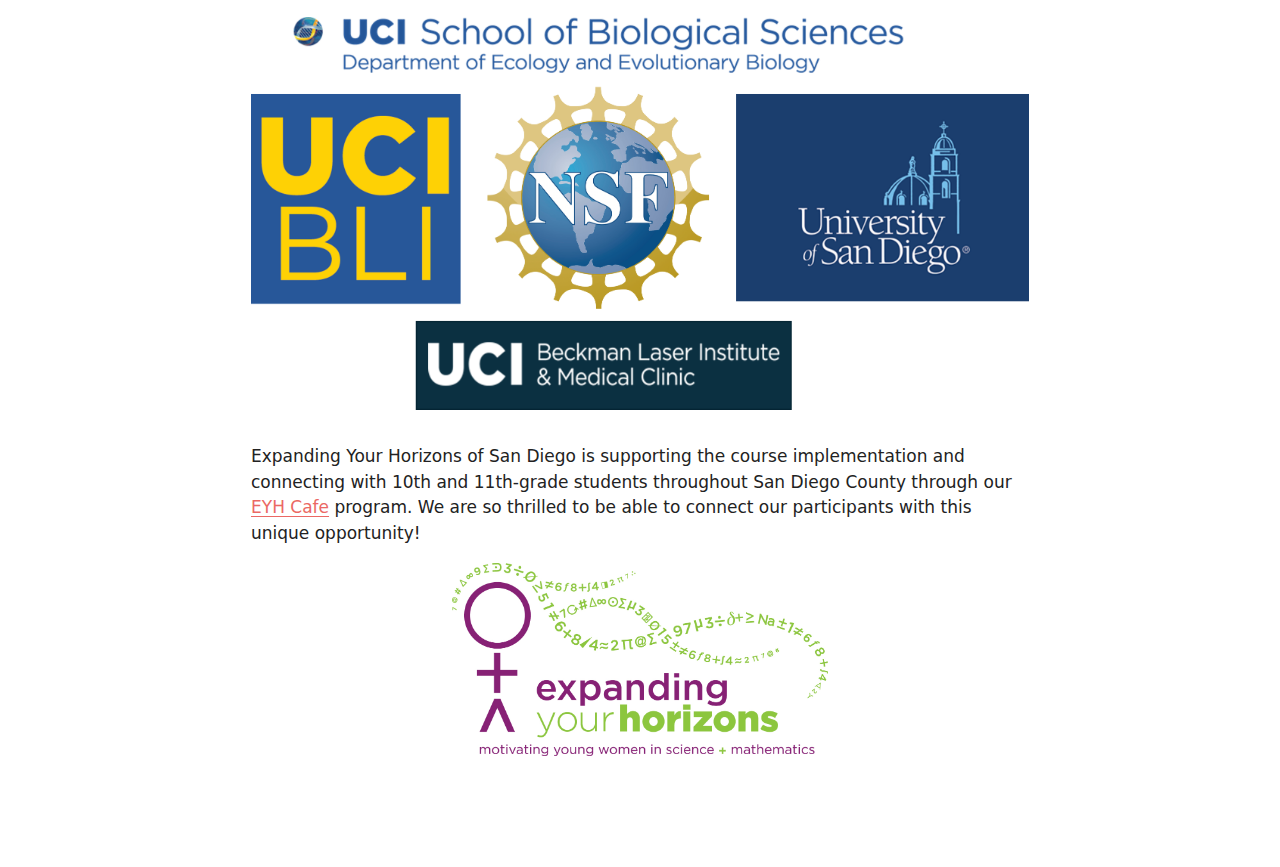
==== commit 489863cb: "bios draft" ====
--- a/docs/Bioengineering_Course.html
+++ b/docs/Bioengineering_Course.html
@@ -219,7 +219,22 @@
 </section>
 <section id="your-instructors" class="level2">
 <h2 class="anchored" data-anchor-id="your-instructors">Your Instructors</h2>
-<p>Instructor Bio &amp; Pic (and email?)</p>
+<p><strong>Cassondra Williams</strong>: Cassondra’s work focuses on understanding baseline physiology in diving animals and how physiological responses are altered from natural or anthropogenic disturbances. Her past work includes investigating cardiovascular responses to routine and anthropogenic disturbances in marine and freshwater turtles. She has also studied respiratory function in diving emperor penguins and muscle and cardiovascular physiology of diving northern elephant seals after natural disturbances.</p>
+<p><img src="images/clipboard-2341687151.png" class="img-fluid" width="216"></p>
+<p><strong>Elliot Botvinick:</strong> Professor Botvinick’s BEAMS laboratory leverages photons and chemistry for biophysical investigations of tissue as well as continuous monitoring for analytes in diabetes and trauma.</p>
+<p><img src="images/clipboard-3604513780.png" class="img-fluid" width="220"></p>
+<p><strong>Mark Keating</strong>:</p>
+<p><img src="images/clipboard-1320316539.png" class="img-fluid"></p>
+<p><strong>John Weilding</strong>:</p>
+<p><img src="images/clipboard-3215812680.png" class="img-fluid"></p>
+<p><strong>Emma Caudill</strong> (ecaudill@uci.edu): Emma Caudill is a second year Ph.D.&nbsp;candidate in the biomedical engineering program at UCI. She is conducting research on the multi-analyte sensor in the BEAMS lab.</p>
+<p><img src="images/clipboard-4243913981.png" class="img-fluid" width="223"></p>
+<p><strong>Toni Wilkinson</strong>:</p>
+<p><img src="images/clipboard-2047472110.png" class="img-fluid" width="229"></p>
+<p><strong>Machiaelle Martinez</strong>:</p>
+<p><img src="images/clipboard-1196386108.png" class="img-fluid" width="229"></p>
+<p><strong>Liz Ferguson</strong> (eferguson@oceanscienceanalytics.com): Liz Ferguson is the Chief Executive Officer for Ocean Science Analytics, an ocean science research and online technical training company. She specializes in marine mammal bioacoustic research and marine spatial ecology. She also serves as the coordinator for this summer course through her role at Expanding Your Horizons, San Diego.</p>
+<p><img src="images/clipboard-3570246783.png" class="img-fluid" width="234"></p>
 </section>
 <section id="course-sponsors-organizers" class="level2">
 <h2 class="anchored" data-anchor-id="course-sponsors-organizers">Course Sponsors &amp; Organizers</h2>
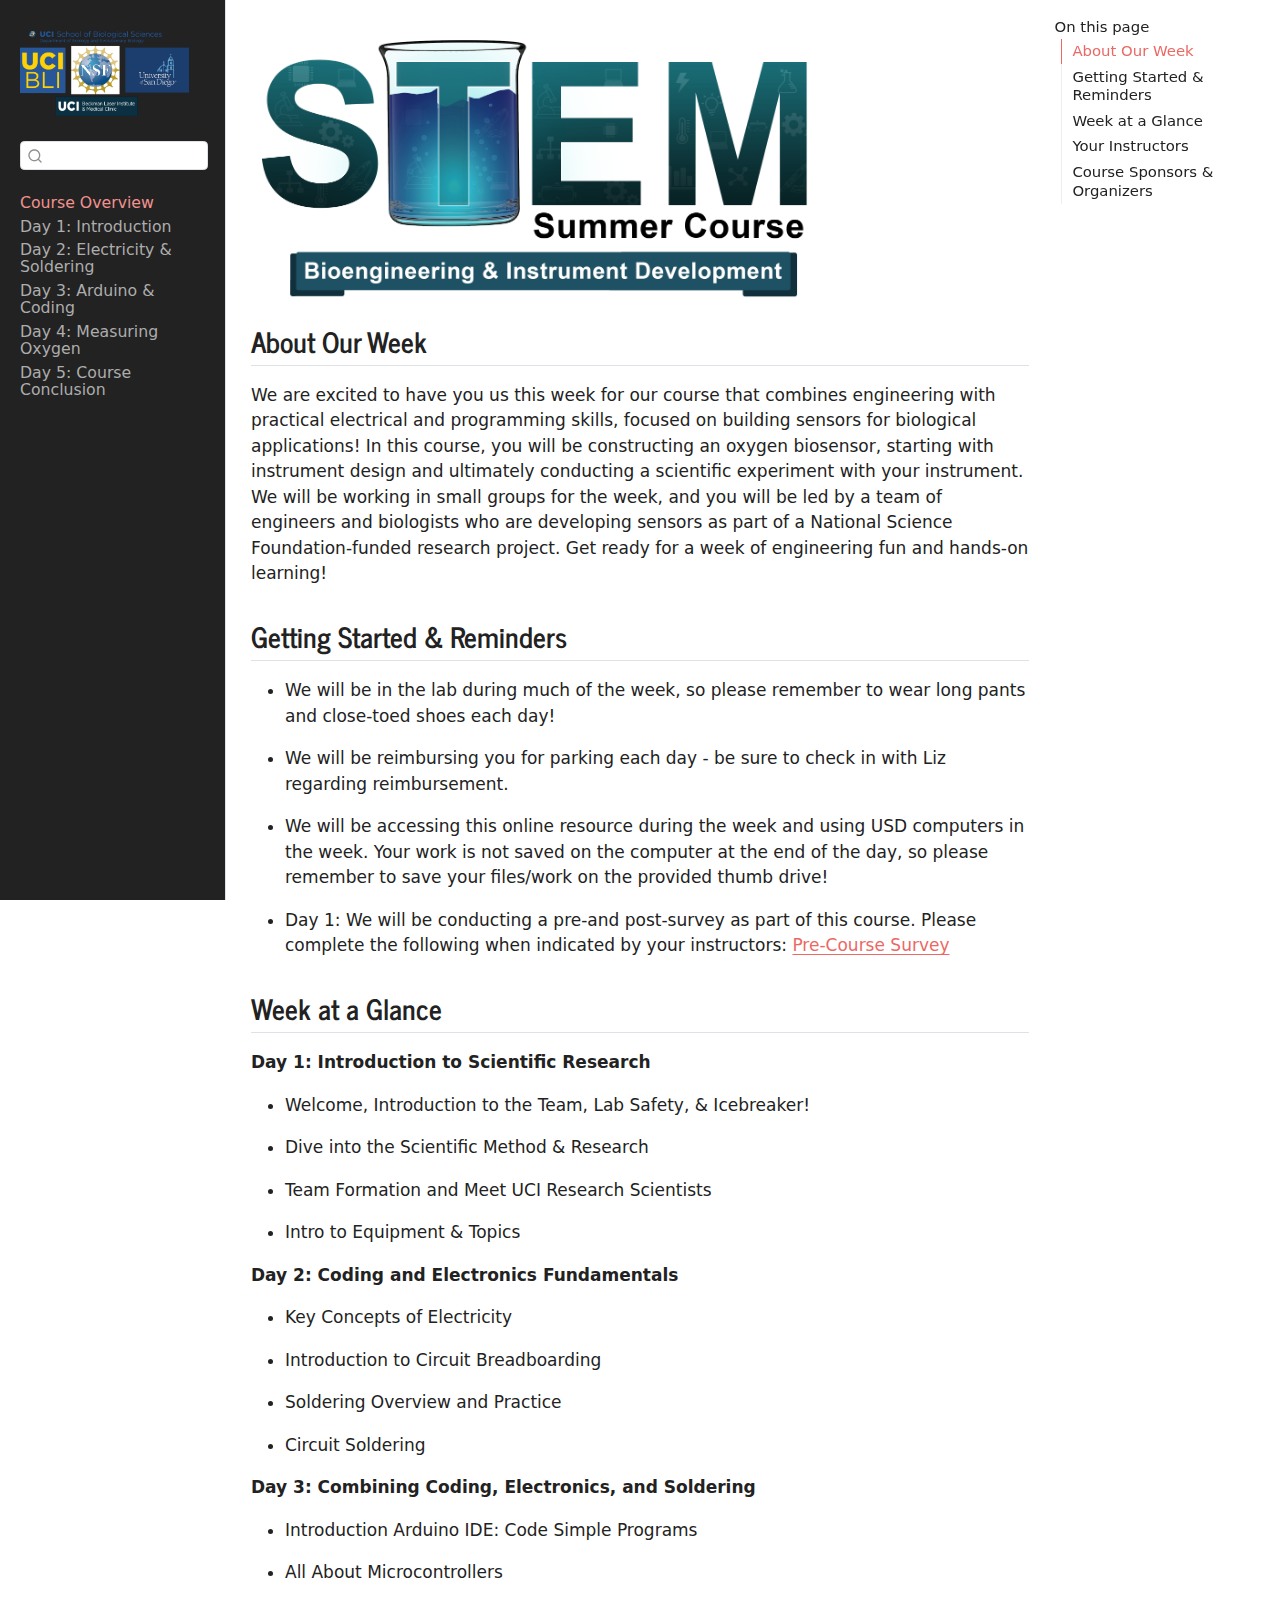
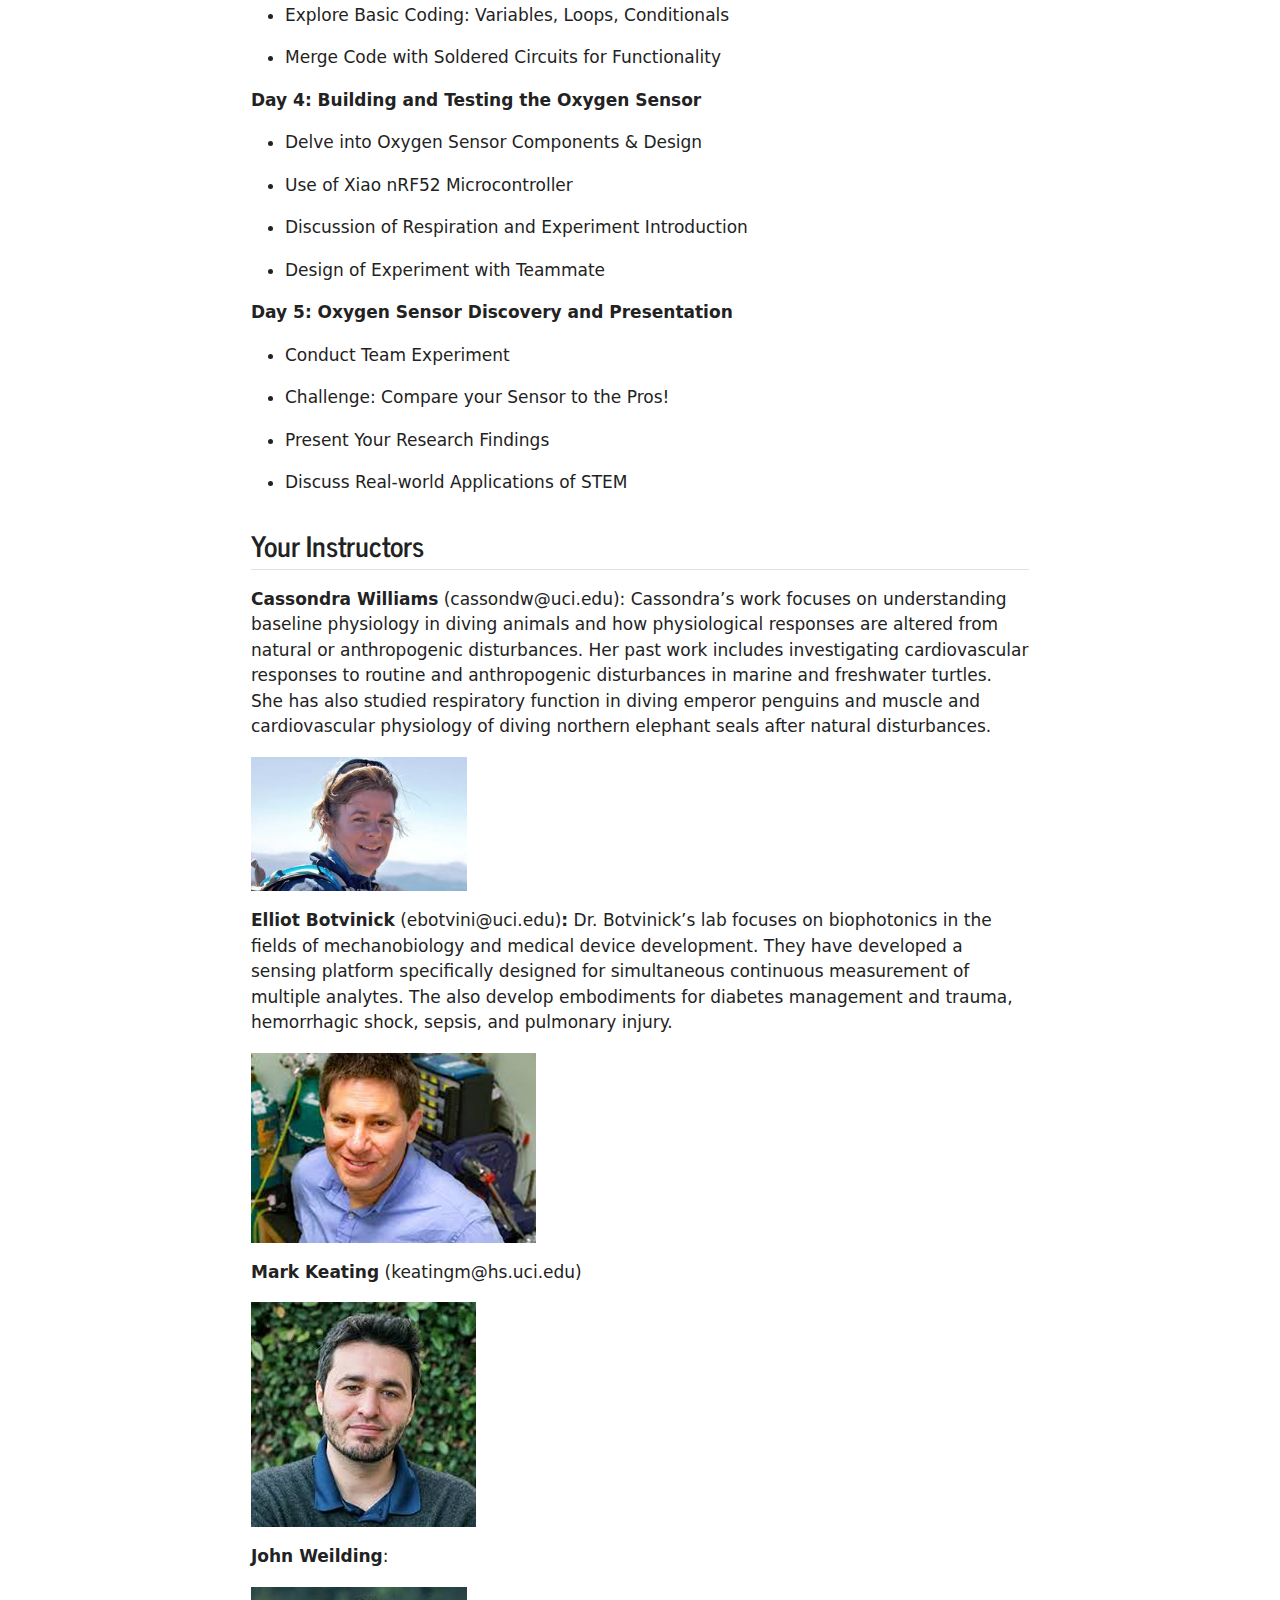
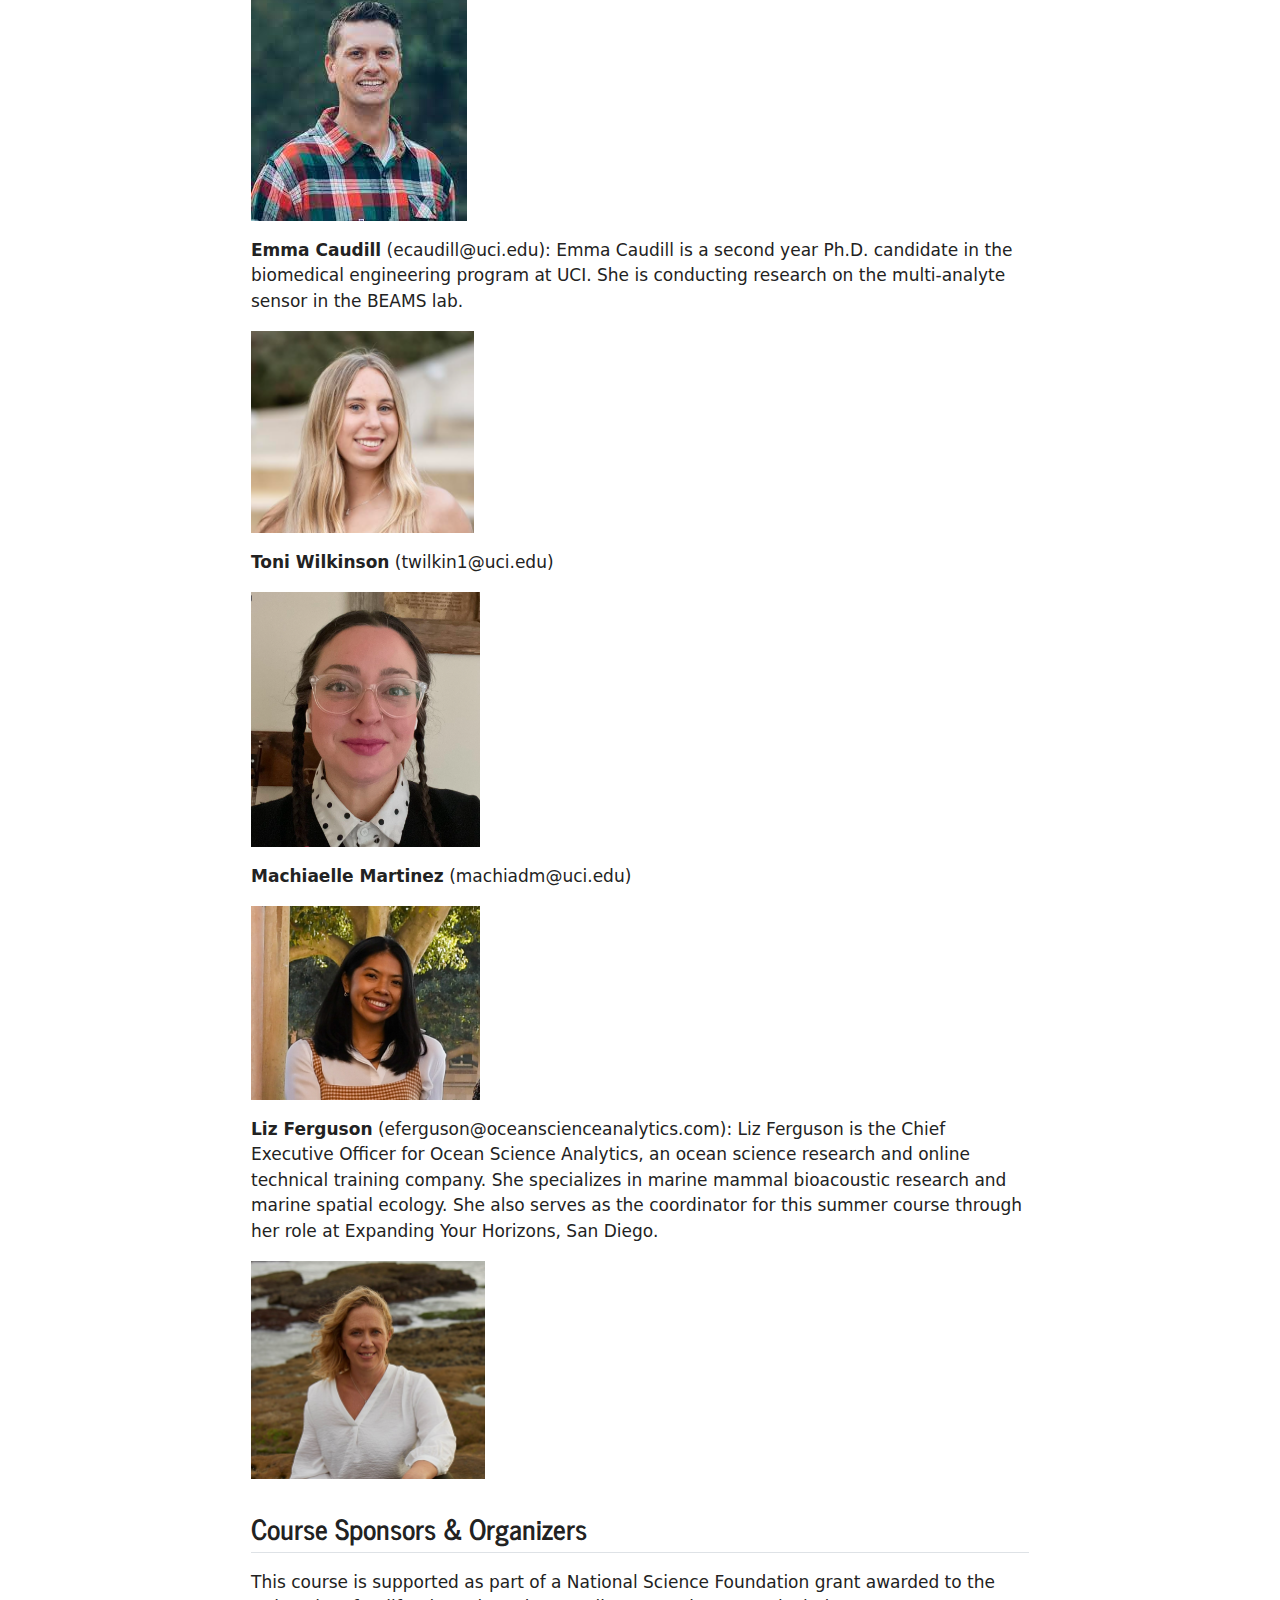
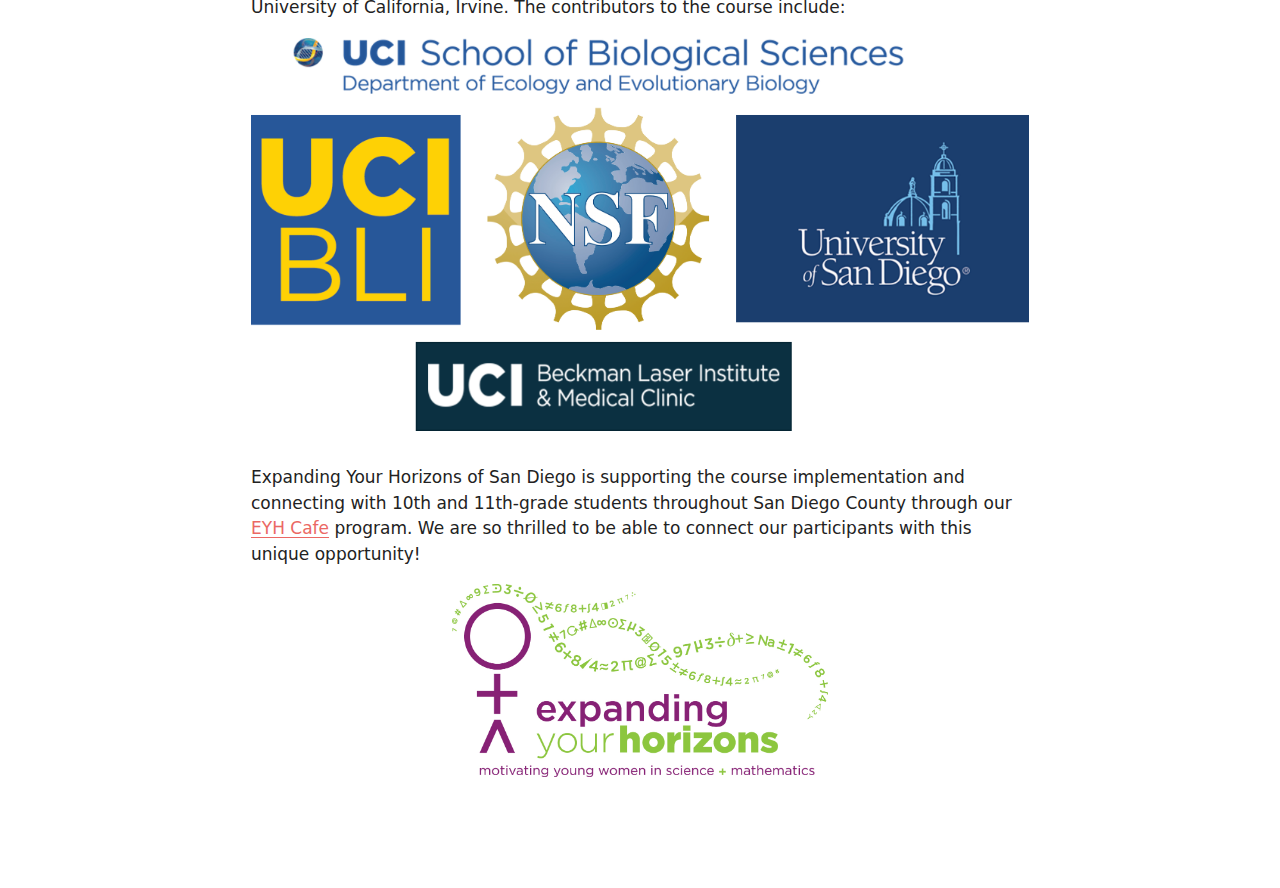
==== commit aea7116b: "Updated bios and contacts" ====
--- a/docs/Bioengineering_Course.html
+++ b/docs/Bioengineering_Course.html
@@ -2,7 +2,7 @@
 <html xmlns="http://www.w3.org/1999/xhtml" lang="en" xml:lang="en"><head>
 
 <meta charset="utf-8">
-<meta name="generator" content="quarto-1.4.549">
+<meta name="generator" content="quarto-1.4.553">
 
 <meta name="viewport" content="width=device-width, initial-scale=1.0, user-scalable=yes">
 
@@ -219,19 +219,19 @@
 </section>
 <section id="your-instructors" class="level2">
 <h2 class="anchored" data-anchor-id="your-instructors">Your Instructors</h2>
-<p><strong>Cassondra Williams</strong>: Cassondra’s work focuses on understanding baseline physiology in diving animals and how physiological responses are altered from natural or anthropogenic disturbances. Her past work includes investigating cardiovascular responses to routine and anthropogenic disturbances in marine and freshwater turtles. She has also studied respiratory function in diving emperor penguins and muscle and cardiovascular physiology of diving northern elephant seals after natural disturbances.</p>
+<p><strong>Cassondra Williams</strong> (cassondw@uci.edu): Cassondra’s work focuses on understanding baseline physiology in diving animals and how physiological responses are altered from natural or anthropogenic disturbances. Her past work includes investigating cardiovascular responses to routine and anthropogenic disturbances in marine and freshwater turtles. She has also studied respiratory function in diving emperor penguins and muscle and cardiovascular physiology of diving northern elephant seals after natural disturbances.</p>
 <p><img src="images/clipboard-2341687151.png" class="img-fluid" width="216"></p>
-<p><strong>Elliot Botvinick:</strong> Professor Botvinick’s BEAMS laboratory leverages photons and chemistry for biophysical investigations of tissue as well as continuous monitoring for analytes in diabetes and trauma.</p>
-<p><img src="images/clipboard-3604513780.png" class="img-fluid" width="220"></p>
-<p><strong>Mark Keating</strong>:</p>
+<p><strong>Elliot Botvinick</strong> (ebotvini@uci.edu)<strong>:</strong> Dr.&nbsp;Botvinick’s lab focuses on biophotonics in the fields of mechanobiology and medical device development. They have developed a sensing platform specifically designed for simultaneous continuous measurement of multiple analytes. The also develop embodiments for diabetes management and trauma, hemorrhagic shock, sepsis, and pulmonary injury.</p>
+<p><img src="images/clipboard-1310532734.png" class="img-fluid"></p>
+<p><strong>Mark Keating</strong> (keatingm@hs.uci.edu)</p>
 <p><img src="images/clipboard-1320316539.png" class="img-fluid"></p>
 <p><strong>John Weilding</strong>:</p>
 <p><img src="images/clipboard-3215812680.png" class="img-fluid"></p>
 <p><strong>Emma Caudill</strong> (ecaudill@uci.edu): Emma Caudill is a second year Ph.D.&nbsp;candidate in the biomedical engineering program at UCI. She is conducting research on the multi-analyte sensor in the BEAMS lab.</p>
 <p><img src="images/clipboard-4243913981.png" class="img-fluid" width="223"></p>
-<p><strong>Toni Wilkinson</strong>:</p>
+<p><strong>Toni Wilkinson</strong> (twilkin1@uci.edu)</p>
 <p><img src="images/clipboard-2047472110.png" class="img-fluid" width="229"></p>
-<p><strong>Machiaelle Martinez</strong>:</p>
+<p><strong>Machiaelle Martinez</strong> (machiadm@uci.edu)</p>
 <p><img src="images/clipboard-1196386108.png" class="img-fluid" width="229"></p>
 <p><strong>Liz Ferguson</strong> (eferguson@oceanscienceanalytics.com): Liz Ferguson is the Chief Executive Officer for Ocean Science Analytics, an ocean science research and online technical training company. She specializes in marine mammal bioacoustic research and marine spatial ecology. She also serves as the coordinator for this summer course through her role at Expanding Your Horizons, San Diego.</p>
 <p><img src="images/clipboard-3570246783.png" class="img-fluid" width="234"></p>
@@ -334,6 +334,24 @@
     // clear code selection
     e.clearSelection();
   });
+    var localhostRegex = new RegExp(/^(?:http|https):\/\/localhost\:?[0-9]*\//);
+    var mailtoRegex = new RegExp(/^mailto:/);
+      var filterRegex = new RegExp('/' + window.location.host + '/');
+    var isInternal = (href) => {
+        return filterRegex.test(href) || localhostRegex.test(href) || mailtoRegex.test(href);
+    }
+    // Inspect non-navigation links and adorn them if external
+ 	var links = window.document.querySelectorAll('a[href]:not(.nav-link):not(.navbar-brand):not(.toc-action):not(.sidebar-link):not(.sidebar-item-toggle):not(.pagination-link):not(.no-external):not([aria-hidden]):not(.dropdown-item):not(.quarto-navigation-tool)');
+    for (var i=0; i<links.length; i++) {
+      const link = links[i];
+      if (!isInternal(link.href)) {
+        // undo the damage that might have been done by quarto-nav.js in the case of
+        // links that we want to consider external
+        if (link.dataset.originalHref !== undefined) {
+          link.href = link.dataset.originalHref;
+        }
+      }
+    }
   function tippyHover(el, contentFn, onTriggerFn, onUntriggerFn) {
     const config = {
       allowHTML: true,
@@ -368,7 +386,11 @@
       try { href = new URL(href).hash; } catch {}
       const id = href.replace(/^#\/?/, "");
       const note = window.document.getElementById(id);
-      return note.innerHTML;
+      if (note) {
+        return note.innerHTML;
+      } else {
+        return "";
+      }
     });
   }
   const xrefs = window.document.querySelectorAll('a.quarto-xref');
